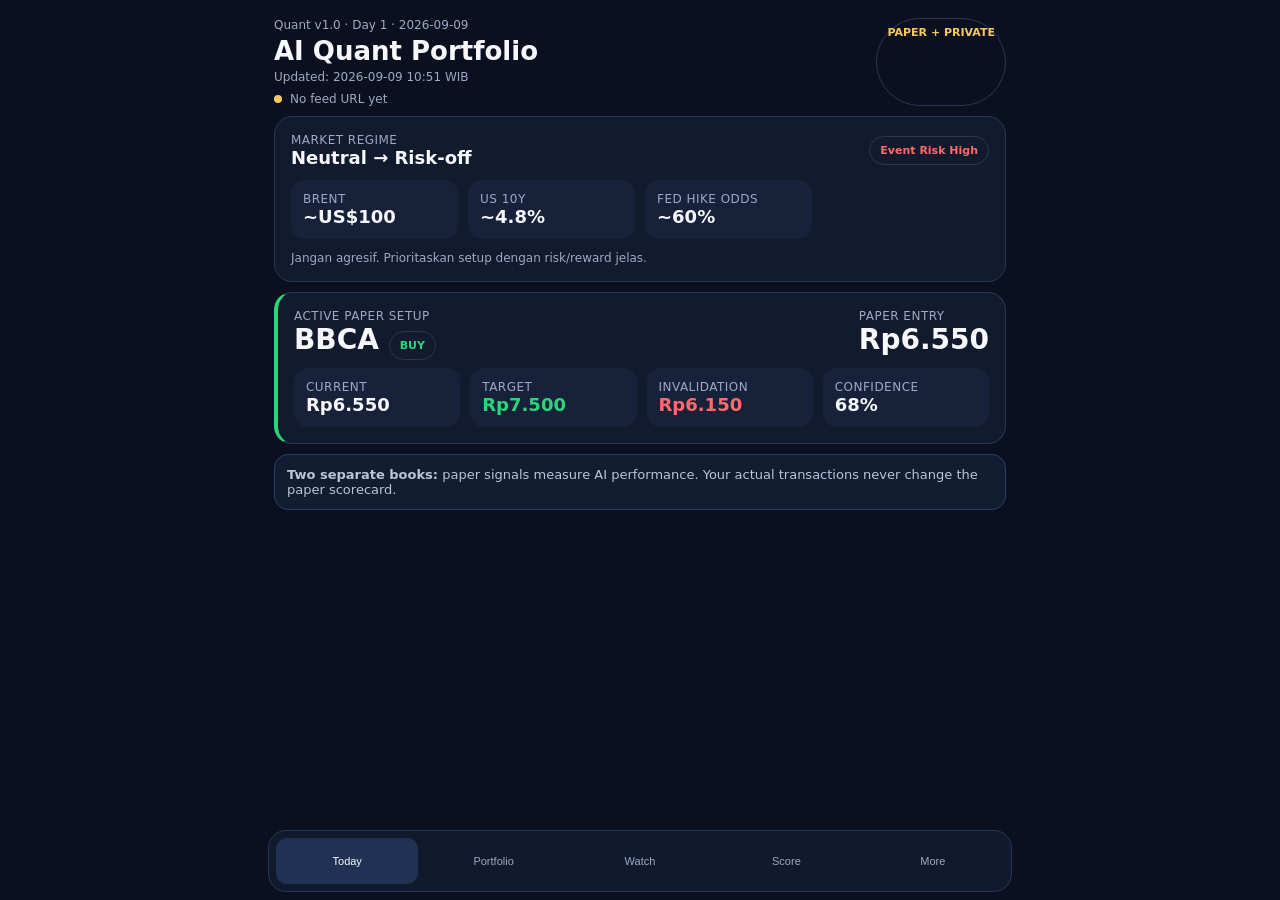
==== index.html @ 2bf68679 "Add files via upload" ====
<!doctype html><html lang="id"><head><meta charset="utf-8"><meta name="viewport" content="width=device-width,initial-scale=1,viewport-fit=cover"><meta name="theme-color" content="#0b1020"><title>AI Quant Portfolio</title><link rel="manifest" href="manifest.webmanifest"><link rel="icon" href="icon-192.png"><link rel="stylesheet" href="styles.css"></head><body><div class="app"><div class="top"><div><div id="meta" class="eyebrow"></div><h1>AI Quant Portfolio</h1><div id="updated" class="eyebrow"></div><div class="syncbar"><span id="syncDot" class="dot"></span><span id="syncText">Checking data…</span></div></div><div class="badge amber">PAPER + PRIVATE</div></div>
<section class="panel active" data-panel="today"><div class="card"><div class="row wrap"><div><div class="label">MARKET REGIME</div><div id="regime" class="medium"></div></div><span id="risk" class="badge red"></span></div><div id="macrochips" class="kpi-grid" style="margin-top:12px"></div><div id="takeaway" class="small muted" style="margin-top:12px"></div></div><div id="hero"></div><div class="privacy"><b>Two separate books:</b> paper signals measure AI performance. Your actual transactions never change the paper scorecard.</div></section>
<section class="panel" data-panel="portfolio"><div class="row wrap" style="margin:10px 0"><div><div class="label">PRIVATE · THIS DEVICE</div><div class="medium">My Portfolio</div></div><button id="addTx" class="btn primary">+ Transaction</button></div><div class="privacy">Transaksi real disimpan lokal di HP ini pada v0.2 dan tidak masuk public App Feed.</div><div id="portfolioSummary" class="card"></div><div id="positionList"></div></section>
<section class="panel" data-panel="watch"><div class="medium" style="margin:10px 0">Watchlist</div><div id="watchcards"></div></section>
<section class="panel" data-panel="score"><div class="card"><div class="medium">Paper System Scorecard</div><div id="scoregrid" class="kpi-grid" style="margin-top:14px"></div><div class="empty">Only the AI paper experiment is scored here.</div></div></section>
<section class="panel" data-panel="more"><div class="more-grid"><button class="morebtn" data-more="history"><div class="medium">History</div><div class="small muted">Paper + transactions</div></button><button class="morebtn" data-more="settings"><div class="medium">Settings</div><div class="small muted">Sync, backup, updates</div></button></div></section>
<section class="panel" data-panel="history"><div class="actions"><button class="btn" data-nav="more">← More</button></div><div class="card"><div class="medium">Paper History</div><div id="historyList" class="timeline"></div></div><div class="card"><div class="medium">Private Transactions</div><div class="table-wrap"><table><thead><tr><th>Date</th><th>Asset</th><th>Action</th><th>Price</th><th>Qty</th><th>Source</th><th>AI Signal</th></tr></thead><tbody id="txRows"></tbody></table></div></div></section>
<section class="panel" data-panel="settings"><div class="actions"><button class="btn" data-nav="more">← More</button></div><div class="card"><div class="medium">Public Paper Feed</div><div class="small muted">Paste Google Sheets App Feed CSV publish URL.</div><div class="field"><label>CSV FEED URL</label><input id="feedUrl" inputmode="url" placeholder="https://docs.google.com/...output=csv"></div><div class="actions"><button id="saveFeed" class="btn primary">Save & Sync</button><button id="syncNow" class="btn">Sync now</button></div></div><div class="card"><div class="medium">Private Backup</div><div class="actions" style="margin-top:12px"><button id="exportTx" class="btn">Export backup</button><label class="btn">Import backup<input id="importTx" type="file" accept=".json,application/json" class="hidden"></label></div></div><div class="card"><div class="medium">Maintenance</div><div class="actions" style="margin-top:12px"><button id="checkUpdate" class="btn">Check app update</button><button id="clearPrivate" class="btn danger">Clear private data</button></div><div id="settingsStatus" class="small muted" style="margin-top:8px"></div></div></section></div>
<div class="bottomnav"><button data-nav="today" class="active">Today</button><button data-nav="portfolio">Portfolio</button><button data-nav="watch">Watch</button><button data-nav="score">Score</button><button data-nav="more">More</button></div>
<div id="txModal" class="modal"><div class="modalbox"><div class="row"><div><div class="label">PRIVATE TRANSACTION</div><div class="medium">Add Transaction</div></div><button id="closeTx" class="close" type="button">×</button></div><form id="txForm"><div class="form-grid"><div class="field"><label>Instrument</label><input id="txInstrument" required placeholder="BBCA"></div><div class="field"><label>Action</label><select id="txAction"><option>BUY</option><option>SELL</option></select></div><div class="field"><label>Date</label><input id="txDate" type="date" required></div><div class="field"><label>Price</label><input id="txPrice" type="number" min="0" step="any" required></div><div class="field"><label>Quantity</label><input id="txQty" type="number" min="0" step="any" required></div><div class="field"><label>Unit</label><select id="txUnit"><option value="lot">lot (100 shares)</option><option value="share">share/unit</option></select></div><div class="field"><label>Fee</label><input id="txFee" type="number" min="0" step="any" placeholder="0"></div><div class="field"><label>Source</label><select id="txSource"><option>AI Recommendation</option><option>My Own Decision</option><option>Existing Holding</option></select></div><div class="field full"><label>Linked AI Signal</label><input id="txLink" placeholder="Q1-001"></div><div class="field full"><label>Notes</label><textarea id="txNotes"></textarea></div></div><div class="actions"><button class="btn primary" type="submit">Save transaction</button></div></form></div></div>
<script>window.__FALLBACK_DATA__={"meta": {"version": "Quant v1.0", "day": 1, "date": "2026-09-09", "updatedAt": "2026-09-09 10:51 WIB"}, "regime": {"label": "Neutral → Risk-off", "risk": "Event Risk High", "takeaway": "Jangan agresif. Prioritaskan setup dengan risk/reward jelas.", "chips": [{"label": "Brent", "value": "~US$100"}, {"label": "US 10Y", "value": "~4.8%"}, {"label": "Fed hike odds", "value": "~60%"}]}, "signals": [{"id": "Q1-001", "instrument": "BBCA", "action": "BUY", "status": "OPEN", "entry": 6550, "current": 6550, "target": 7500, "stop": 6150, "horizon": "60 trading days", "confidence": 68, "benchmark": "IHSG ~6.694", "upside": 14.5, "downside": -6.1, "rr": 2.38, "thesis": ["Bank defensif berkualitas tinggi", "Fundamental 1H26 tetap solid", "Harga sudah terdiskon vs kualitas bisnis"]}], "watchlist": [{"id": "W1-001", "instrument": "BBRI", "action": "WAIT", "reference": "~Rp3.400", "trigger": "Rp3.250–3.320", "note": "Jangan dikejar; tunggu risk/reward lebih baik."}, {"id": "W1-002", "instrument": "Gold (XAU/USD)", "action": "WAIT", "reference": "~US$4.355", "trigger": "US$4.100–4.200", "note": "Existing gold exposure + yield/Fed risk."}, {"id": "W1-003", "instrument": "USD/IDR", "action": "WAIT", "reference": "~17.577", "trigger": "≤17.400", "note": "No chase; tunggu level akumulasi lebih baik."}], "history": [{"date": "2026-09-09", "text": "Q1-001 BBCA activated @ Rp6.550"}, {"date": "2026-09-09", "text": "BBRI, Gold, USD/IDR wait calls created"}], "scorecard": {"active": 1, "wait": 3, "closed": 0, "winRate": null, "paperReturn": 0, "expectancy": null, "maxDrawdown": null, "profitFactor": null}};</script><script src="app.js"></script><script>if('serviceWorker'in navigator)window.addEventListener('load',()=>navigator.serviceWorker.register('./sw.js').catch(()=>{}));</script></body></html>
---- styles.css ----
:root{--bg:#0b1020;--panel:#121a2e;--card:#17223a;--text:#f7f8fc;--muted:#9da9c4;--line:#293753;--green:#2bd67b;--red:#ff6b6b;--amber:#f6c85f;--blue:#69a7ff}*{box-sizing:border-box}html,body{margin:0;background:var(--bg);color:var(--text);font-family:Inter,system-ui,-apple-system,Segoe UI,Roboto,Arial,sans-serif}body{min-height:100vh}.app{max-width:760px;margin:auto;padding:18px 14px 94px}.top{display:flex;justify-content:space-between;gap:12px}h1{font-size:26px;line-height:1.08;margin:5px 0}.eyebrow,.muted{color:var(--muted)}.eyebrow,.label,.small{font-size:12px}.label{color:var(--muted);text-transform:uppercase;letter-spacing:.04em}.badge{padding:7px 10px;border:1px solid var(--line);border-radius:999px;font-size:11px;font-weight:800;white-space:nowrap}.green{color:var(--green)}.red{color:var(--red)}.amber{color:var(--amber)}.panel{display:none}.panel.active{display:block}.card{background:var(--panel);border:1px solid var(--line);border-radius:18px;padding:16px;margin:10px 0}.row{display:flex;justify-content:space-between;align-items:center;gap:12px}.wrap{flex-wrap:wrap}.big{font-size:28px;font-weight:850}.medium{font-size:18px;font-weight:800}.kpi-grid{display:grid;grid-template-columns:repeat(2,minmax(0,1fr));gap:10px}.kpi{background:var(--card);border-radius:14px;padding:12px;min-width:0}.signal{border-left:4px solid var(--green)}.wait{border-left:4px solid var(--amber)}.position{border-left:4px solid var(--blue)}hr{border:0;border-top:1px solid var(--line);margin:14px 0}.btn{border:1px solid var(--line);background:#1b2946;color:var(--text);padding:12px 14px;border-radius:12px;min-height:44px}.btn.primary{background:#244475}.btn.danger{color:#ff9a9a}.actions{display:flex;gap:8px;flex-wrap:wrap}.field{margin:12px 0}.field label{display:block;color:var(--muted);font-size:12px;margin-bottom:6px}input,select,textarea{width:100%;background:#0e1629;color:var(--text);border:1px solid var(--line);border-radius:12px;padding:12px;font-size:16px;min-height:44px}textarea{min-height:80px}.form-grid{display:grid;grid-template-columns:1fr 1fr;gap:10px}.full{grid-column:1/-1}.privacy{background:#111d31;border:1px solid #294061;border-radius:14px;padding:12px;font-size:13px;color:#bac5da}.price-line{display:grid;grid-template-columns:repeat(2,1fr);gap:8px;margin-top:12px}.price-line>div{background:var(--card);border-radius:12px;padding:10px}.value{font-weight:800;margin-top:3px}.table-wrap{overflow-x:auto}table{border-collapse:collapse;width:100%;min-width:650px}th,td{padding:10px 8px;border-bottom:1px solid var(--line);text-align:left;font-size:13px}th{color:var(--muted)}.timeline{border-left:2px solid var(--line);padding-left:14px;margin:14px 0 0 6px}.timeline-item{margin-bottom:16px}.bottomnav{position:fixed;left:50%;transform:translateX(-50%);bottom:8px;width:min(calc(100% - 16px),744px);display:grid;grid-template-columns:repeat(5,1fr);gap:4px;background:rgba(18,26,46,.97);border:1px solid var(--line);border-radius:18px;padding:7px;z-index:20}.bottomnav button{border:0;background:transparent;color:var(--muted);padding:9px 2px;border-radius:11px;font-size:11px;min-height:46px}.bottomnav button.active{background:#203253;color:var(--text)}.more-grid{display:grid;grid-template-columns:1fr 1fr;gap:10px}.morebtn{background:var(--panel);border:1px solid var(--line);border-radius:16px;padding:17px;text-align:left;color:var(--text);min-height:84px}.modal{display:none;position:fixed;inset:0;background:rgba(3,7,16,.82);z-index:40;padding:16px;overflow:auto}.modal.open{display:block}.modalbox{max-width:600px;margin:18px auto;background:var(--panel);border:1px solid var(--line);border-radius:20px;padding:16px}.close{border:0;background:transparent;color:var(--muted);font-size:24px;min-width:44px;min-height:44px}.syncbar{display:flex;align-items:center;gap:8px;font-size:12px;color:var(--muted);margin-top:8px}.dot{width:8px;height:8px;border-radius:50%;background:var(--amber)}.dot.ok{background:var(--green)}.dot.err{background:var(--red)}.hidden{display:none!important}.empty{color:var(--muted);font-size:14px;padding:12px 0}@media(min-width:620px){.kpi-grid{grid-template-columns:repeat(4,1fr)}.form-grid{grid-template-columns:repeat(4,1fr)}.price-line{grid-template-columns:repeat(4,1fr)}}
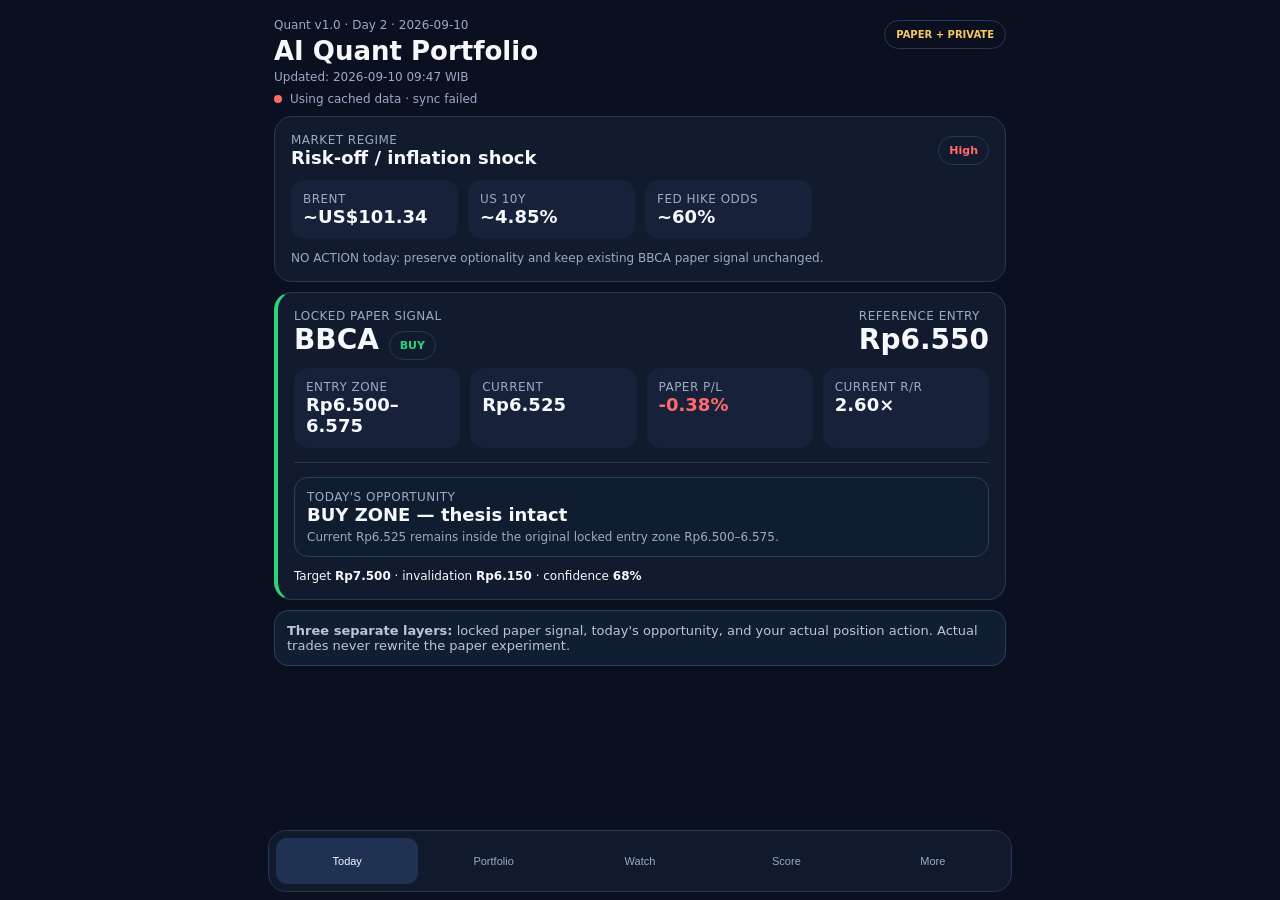
==== commit 1be9e1bc: "Add files via upload" ====
--- a/index.html
+++ b/index.html
@@ -1,11 +1,14 @@
-<!doctype html><html lang="id"><head><meta charset="utf-8"><meta name="viewport" content="width=device-width,initial-scale=1,viewport-fit=cover"><meta name="theme-color" content="#0b1020"><title>AI Quant Portfolio</title><link rel="manifest" href="manifest.webmanifest"><link rel="icon" href="icon-192.png"><link rel="stylesheet" href="styles.css"></head><body><div class="app"><div class="top"><div><div id="meta" class="eyebrow"></div><h1>AI Quant Portfolio</h1><div id="updated" class="eyebrow"></div><div class="syncbar"><span id="syncDot" class="dot"></span><span id="syncText">Checking data…</span></div></div><div class="badge amber">PAPER + PRIVATE</div></div>
-<section class="panel active" data-panel="today"><div class="card"><div class="row wrap"><div><div class="label">MARKET REGIME</div><div id="regime" class="medium"></div></div><span id="risk" class="badge red"></span></div><div id="macrochips" class="kpi-grid" style="margin-top:12px"></div><div id="takeaway" class="small muted" style="margin-top:12px"></div></div><div id="hero"></div><div class="privacy"><b>Two separate books:</b> paper signals measure AI performance. Your actual transactions never change the paper scorecard.</div></section>
-<section class="panel" data-panel="portfolio"><div class="row wrap" style="margin:10px 0"><div><div class="label">PRIVATE · THIS DEVICE</div><div class="medium">My Portfolio</div></div><button id="addTx" class="btn primary">+ Transaction</button></div><div class="privacy">Transaksi real disimpan lokal di HP ini pada v0.2 dan tidak masuk public App Feed.</div><div id="portfolioSummary" class="card"></div><div id="positionList"></div></section>
+<!doctype html><html lang="id"><head><meta charset="utf-8"><meta name="viewport" content="width=device-width,initial-scale=1,viewport-fit=cover"><meta name="theme-color" content="#0b1020"><title>AI Quant Portfolio</title><link rel="manifest" href="manifest.webmanifest"><link rel="icon" href="icon-192.png"><link rel="stylesheet" href="styles.css"></head><body><div class="app"><div class="top"><div><div id="meta" class="eyebrow"></div><h1>AI Quant Portfolio</h1><div id="updated" class="eyebrow"></div><div class="syncbar"><span id="syncDot" class="dot"></span><span id="syncText">Checking data…</span></div></div><div class="modepill">PAPER + PRIVATE</div></div>
+<section class="panel active" data-panel="today"><div class="card"><div class="row wrap"><div><div class="label">MARKET REGIME</div><div id="regime" class="medium"></div></div><span id="risk" class="badge red"></span></div><div id="macrochips" class="kpi-grid" style="margin-top:12px"></div><div id="takeaway" class="small muted" style="margin-top:12px"></div></div><div id="hero"></div><div class="privacy"><b>Three separate layers:</b> locked paper signal, today's opportunity, and your actual position action. Actual trades never rewrite the paper experiment.</div></section>
+<section class="panel" data-panel="portfolio"><div class="row wrap" style="margin:10px 0"><div><div class="label">PRIVATE PORTFOLIO</div><div class="medium">My Portfolio</div></div><button id="addTx" class="btn primary">+ Transaction</button></div><div class="privacy">v0.3 can sync transactions privately to the Master Ledger through your token-protected Apps Script endpoint. They never enter the public App Feed.</div><div id="portfolioSummary" class="card"></div><div id="positionList"></div></section>
 <section class="panel" data-panel="watch"><div class="medium" style="margin:10px 0">Watchlist</div><div id="watchcards"></div></section>
-<section class="panel" data-panel="score"><div class="card"><div class="medium">Paper System Scorecard</div><div id="scoregrid" class="kpi-grid" style="margin-top:14px"></div><div class="empty">Only the AI paper experiment is scored here.</div></div></section>
-<section class="panel" data-panel="more"><div class="more-grid"><button class="morebtn" data-more="history"><div class="medium">History</div><div class="small muted">Paper + transactions</div></button><button class="morebtn" data-more="settings"><div class="medium">Settings</div><div class="small muted">Sync, backup, updates</div></button></div></section>
-<section class="panel" data-panel="history"><div class="actions"><button class="btn" data-nav="more">← More</button></div><div class="card"><div class="medium">Paper History</div><div id="historyList" class="timeline"></div></div><div class="card"><div class="medium">Private Transactions</div><div class="table-wrap"><table><thead><tr><th>Date</th><th>Asset</th><th>Action</th><th>Price</th><th>Qty</th><th>Source</th><th>AI Signal</th></tr></thead><tbody id="txRows"></tbody></table></div></div></section>
-<section class="panel" data-panel="settings"><div class="actions"><button class="btn" data-nav="more">← More</button></div><div class="card"><div class="medium">Public Paper Feed</div><div class="small muted">Paste Google Sheets App Feed CSV publish URL.</div><div class="field"><label>CSV FEED URL</label><input id="feedUrl" inputmode="url" placeholder="https://docs.google.com/...output=csv"></div><div class="actions"><button id="saveFeed" class="btn primary">Save & Sync</button><button id="syncNow" class="btn">Sync now</button></div></div><div class="card"><div class="medium">Private Backup</div><div class="actions" style="margin-top:12px"><button id="exportTx" class="btn">Export backup</button><label class="btn">Import backup<input id="importTx" type="file" accept=".json,application/json" class="hidden"></label></div></div><div class="card"><div class="medium">Maintenance</div><div class="actions" style="margin-top:12px"><button id="checkUpdate" class="btn">Check app update</button><button id="clearPrivate" class="btn danger">Clear private data</button></div><div id="settingsStatus" class="small muted" style="margin-top:8px"></div></div></section></div>
+<section class="panel" data-panel="score"><div class="card"><div class="medium">Paper System Scorecard</div><div id="scoregrid" class="kpi-grid" style="margin-top:14px"></div><div class="empty">Only the AI paper experiment is scored here. Your real transactions are evaluated separately.</div></div></section>
+<section class="panel" data-panel="more"><div class="more-grid"><button class="morebtn" data-more="history"><div class="medium">History</div><div class="small muted">Paper + editable transactions</div></button><button class="morebtn" data-more="settings"><div class="medium">Settings</div><div class="small muted">Public + private sync</div></button></div><div class="card"><div class="medium">v0.3</div><div class="small muted" style="margin-top:7px">Edit/Delete Transaction · Today's Opportunity · Actual Position Action · optional private cloud sync.</div></div></section>
+<section class="panel" data-panel="history"><div class="actions"><button class="btn" data-nav="more">← More</button></div><div class="card"><div class="medium">Paper History</div><div id="historyList" class="timeline"></div></div><div class="card"><div class="medium">Private Transactions</div><div class="table-wrap"><table><thead><tr><th>Date</th><th>Asset</th><th>Action</th><th>Price</th><th>Qty</th><th>Source</th><th>AI Signal</th><th>Manage</th></tr></thead><tbody id="txRows"></tbody></table></div></div></section>
+<section class="panel" data-panel="settings"><div class="actions"><button class="btn" data-nav="more">← More</button></div><div class="card"><div class="medium">Public Paper Feed</div><div class="small muted">This is non-sensitive market/paper data only.</div><div class="field"><label>CSV FEED URL</label><input id="feedUrl" inputmode="url"></div><div class="actions"><button id="saveFeed" class="btn primary">Save & Sync</button><button id="syncNow" class="btn">Sync now</button></div></div>
+<div class="card"><div class="row wrap"><div><div class="medium">Private Portfolio Sync</div><div class="small muted">Google Apps Script → private tabs in the same Master Ledger</div></div><span class="badge blue">TOKEN PROTECTED</span></div><div class="field"><label>APPS SCRIPT WEB APP URL</label><input id="privateUrl" inputmode="url" placeholder="https://script.google.com/macros/s/.../exec"></div><div class="field"><label>PRIVATE TOKEN</label><input id="privateToken" type="password" autocomplete="off" placeholder="Generate a 256-bit token"></div><div class="actions"><button id="generateToken" class="btn">Generate token</button><button id="savePrivate" class="btn primary">Connect & Sync</button><button id="privateSyncNow" class="btn">Sync private now</button></div><div id="privateSyncStatus" class="small muted" style="margin-top:9px">Not configured yet</div><div class="privacy" style="margin-top:12px">The token stays in this app's local storage and in Apps Script Script Properties. Do not put the token in GitHub or the public App Feed.</div></div>
+<div class="card"><div class="medium">Private Backup</div><div class="actions" style="margin-top:12px"><button id="exportTx" class="btn">Export backup</button><label class="btn">Import backup<input id="importTx" type="file" accept=".json,application/json" class="hidden"></label></div></div><div class="card"><div class="medium">Maintenance</div><div class="actions" style="margin-top:12px"><button id="checkUpdate" class="btn">Check app update</button><button id="clearPrivate" class="btn danger">Clear local data</button></div><div id="settingsStatus" class="small muted" style="margin-top:8px"></div></div></section></div>
 <div class="bottomnav"><button data-nav="today" class="active">Today</button><button data-nav="portfolio">Portfolio</button><button data-nav="watch">Watch</button><button data-nav="score">Score</button><button data-nav="more">More</button></div>
-<div id="txModal" class="modal"><div class="modalbox"><div class="row"><div><div class="label">PRIVATE TRANSACTION</div><div class="medium">Add Transaction</div></div><button id="closeTx" class="close" type="button">×</button></div><form id="txForm"><div class="form-grid"><div class="field"><label>Instrument</label><input id="txInstrument" required placeholder="BBCA"></div><div class="field"><label>Action</label><select id="txAction"><option>BUY</option><option>SELL</option></select></div><div class="field"><label>Date</label><input id="txDate" type="date" required></div><div class="field"><label>Price</label><input id="txPrice" type="number" min="0" step="any" required></div><div class="field"><label>Quantity</label><input id="txQty" type="number" min="0" step="any" required></div><div class="field"><label>Unit</label><select id="txUnit"><option value="lot">lot (100 shares)</option><option value="share">share/unit</option></select></div><div class="field"><label>Fee</label><input id="txFee" type="number" min="0" step="any" placeholder="0"></div><div class="field"><label>Source</label><select id="txSource"><option>AI Recommendation</option><option>My Own Decision</option><option>Existing Holding</option></select></div><div class="field full"><label>Linked AI Signal</label><input id="txLink" placeholder="Q1-001"></div><div class="field full"><label>Notes</label><textarea id="txNotes"></textarea></div></div><div class="actions"><button class="btn primary" type="submit">Save transaction</button></div></form></div></div>
-<script>window.__FALLBACK_DATA__={"meta": {"version": "Quant v1.0", "day": 1, "date": "2026-09-09", "updatedAt": "2026-09-09 10:51 WIB"}, "regime": {"label": "Neutral → Risk-off", "risk": "Event Risk High", "takeaway": "Jangan agresif. Prioritaskan setup dengan risk/reward jelas.", "chips": [{"label": "Brent", "value": "~US$100"}, {"label": "US 10Y", "value": "~4.8%"}, {"label": "Fed hike odds", "value": "~60%"}]}, "signals": [{"id": "Q1-001", "instrument": "BBCA", "action": "BUY", "status": "OPEN", "entry": 6550, "current": 6550, "target": 7500, "stop": 6150, "horizon": "60 trading days", "confidence": 68, "benchmark": "IHSG ~6.694", "upside": 14.5, "downside": -6.1, "rr": 2.38, "thesis": ["Bank defensif berkualitas tinggi", "Fundamental 1H26 tetap solid", "Harga sudah terdiskon vs kualitas bisnis"]}], "watchlist": [{"id": "W1-001", "instrument": "BBRI", "action": "WAIT", "reference": "~Rp3.400", "trigger": "Rp3.250–3.320", "note": "Jangan dikejar; tunggu risk/reward lebih baik."}, {"id": "W1-002", "instrument": "Gold (XAU/USD)", "action": "WAIT", "reference": "~US$4.355", "trigger": "US$4.100–4.200", "note": "Existing gold exposure + yield/Fed risk."}, {"id": "W1-003", "instrument": "USD/IDR", "action": "WAIT", "reference": "~17.577", "trigger": "≤17.400", "note": "No chase; tunggu level akumulasi lebih baik."}], "history": [{"date": "2026-09-09", "text": "Q1-001 BBCA activated @ Rp6.550"}, {"date": "2026-09-09", "text": "BBRI, Gold, USD/IDR wait calls created"}], "scorecard": {"active": 1, "wait": 3, "closed": 0, "winRate": null, "paperReturn": 0, "expectancy": null, "maxDrawdown": null, "profitFactor": null}};</script><script src="app.js"></script><script>if('serviceWorker'in navigator)window.addEventListener('load',()=>navigator.serviceWorker.register('./sw.js').catch(()=>{}));</script></body></html>+<iframe id="privateSyncFrame" name="privateSyncFrame" class="hidden" title="Private sync"></iframe>
+<div id="txModal" class="modal"><div class="modalbox"><div class="row"><div><div class="label">PRIVATE TRANSACTION</div><div id="txModalTitle" class="medium">Add Transaction</div></div><button id="closeTx" class="close" type="button">×</button></div><form id="txForm"><input id="txId" type="hidden"><div class="form-grid"><div class="field"><label>Instrument</label><input id="txInstrument" required placeholder="BBCA"></div><div class="field"><label>Action</label><select id="txAction"><option>BUY</option><option>SELL</option></select></div><div class="field"><label>Date</label><input id="txDate" type="date" required></div><div class="field"><label>Price</label><input id="txPrice" type="number" min="0" step="any" required></div><div class="field"><label>Quantity</label><input id="txQty" type="number" min="0" step="any" required></div><div class="field"><label>Unit</label><select id="txUnit"><option value="lot">lot (100 shares)</option><option value="share">share/unit</option></select></div><div class="field"><label>Fee</label><input id="txFee" type="number" min="0" step="any" placeholder="0"></div><div class="field"><label>Source</label><select id="txSource"><option>AI Recommendation</option><option>My Own Decision</option><option>Existing Holding</option></select></div><div class="field full"><label>Linked AI Signal</label><input id="txLink" placeholder="Q1-001"></div><div class="field full"><label>Account (optional)</label><input id="txAccount" placeholder="e.g. Stockbit / BCA Sekuritas"></div><div class="field full"><label>Notes</label><textarea id="txNotes"></textarea></div></div><div class="actions"><button id="txSubmit" class="btn primary" type="submit">Save transaction</button></div></form></div></div>
+<script>window.__FALLBACK_DATA__={"meta":{"version":"Quant v1.0","day":2,"date":"2026-09-10","updatedAt":"2026-09-10 09:47 WIB"},"regime":{"label":"Risk-off / inflation shock","risk":"High","takeaway":"NO ACTION today: preserve optionality and keep existing BBCA paper signal unchanged.","chips":[{"label":"Brent","value":"~US$101.34"},{"label":"US 10Y","value":"~4.85%"},{"label":"Fed hike odds","value":"~60%"}]},"signals":[{"id":"Q1-001","instrument":"BBCA","action":"BUY","status":"OPEN","entry":6550,"entryLow":6500,"entryHigh":6575,"current":6525,"target":7500,"stop":6150,"confidence":68}],"decisions":{"Q1-001":{"label":"BUY ZONE — thesis intact","currentRR":2.6,"reason":"Current Rp6.525 remains inside the original locked entry zone Rp6.500–6.575."}},"watchlist":[{"id":"W1-001","instrument":"BBRI","action":"WAIT","reference":"Rp3.420","trigger":"Rp3.250–3.320"},{"id":"W1-002","instrument":"Gold (XAU/USD)","action":"WAIT","reference":"~US$4,392","trigger":"US$4.100–4.200"},{"id":"W1-003","instrument":"USD/IDR","action":"WAIT","reference":"JISDOR 17.552","trigger":"≤17.400"}],"history":[{"date":"2026-09-09","text":"Q1-001 BBCA activated @ Rp6.550"}],"scorecard":{"active":1,"wait":3,"closed":0,"winRate":null,"paperReturn":-0.3817,"expectancy":null,"maxDrawdown":null,"profitFactor":null}};</script><script src="app.js"></script><script>if('serviceWorker'in navigator)window.addEventListener('load',()=>navigator.serviceWorker.register('./sw.js').catch(()=>{}));</script></body></html>
--- a/styles.css
+++ b/styles.css
@@ -1,2 +1 @@
-
-:root{--bg:#0b1020;--panel:#121a2e;--card:#17223a;--text:#f7f8fc;--muted:#9da9c4;--line:#293753;--green:#2bd67b;--red:#ff6b6b;--amber:#f6c85f;--blue:#69a7ff}*{box-sizing:border-box}html,body{margin:0;background:var(--bg);color:var(--text);font-family:Inter,system-ui,-apple-system,Segoe UI,Roboto,Arial,sans-serif}body{min-height:100vh}.app{max-width:760px;margin:auto;padding:18px 14px 94px}.top{display:flex;justify-content:space-between;gap:12px}h1{font-size:26px;line-height:1.08;margin:5px 0}.eyebrow,.muted{color:var(--muted)}.eyebrow,.label,.small{font-size:12px}.label{color:var(--muted);text-transform:uppercase;letter-spacing:.04em}.badge{padding:7px 10px;border:1px solid var(--line);border-radius:999px;font-size:11px;font-weight:800;white-space:nowrap}.green{color:var(--green)}.red{color:var(--red)}.amber{color:var(--amber)}.panel{display:none}.panel.active{display:block}.card{background:var(--panel);border:1px solid var(--line);border-radius:18px;padding:16px;margin:10px 0}.row{display:flex;justify-content:space-between;align-items:center;gap:12px}.wrap{flex-wrap:wrap}.big{font-size:28px;font-weight:850}.medium{font-size:18px;font-weight:800}.kpi-grid{display:grid;grid-template-columns:repeat(2,minmax(0,1fr));gap:10px}.kpi{background:var(--card);border-radius:14px;padding:12px;min-width:0}.signal{border-left:4px solid var(--green)}.wait{border-left:4px solid var(--amber)}.position{border-left:4px solid var(--blue)}hr{border:0;border-top:1px solid var(--line);margin:14px 0}.btn{border:1px solid var(--line);background:#1b2946;color:var(--text);padding:12px 14px;border-radius:12px;min-height:44px}.btn.primary{background:#244475}.btn.danger{color:#ff9a9a}.actions{display:flex;gap:8px;flex-wrap:wrap}.field{margin:12px 0}.field label{display:block;color:var(--muted);font-size:12px;margin-bottom:6px}input,select,textarea{width:100%;background:#0e1629;color:var(--text);border:1px solid var(--line);border-radius:12px;padding:12px;font-size:16px;min-height:44px}textarea{min-height:80px}.form-grid{display:grid;grid-template-columns:1fr 1fr;gap:10px}.full{grid-column:1/-1}.privacy{background:#111d31;border:1px solid #294061;border-radius:14px;padding:12px;font-size:13px;color:#bac5da}.price-line{display:grid;grid-template-columns:repeat(2,1fr);gap:8px;margin-top:12px}.price-line>div{background:var(--card);border-radius:12px;padding:10px}.value{font-weight:800;margin-top:3px}.table-wrap{overflow-x:auto}table{border-collapse:collapse;width:100%;min-width:650px}th,td{padding:10px 8px;border-bottom:1px solid var(--line);text-align:left;font-size:13px}th{color:var(--muted)}.timeline{border-left:2px solid var(--line);padding-left:14px;margin:14px 0 0 6px}.timeline-item{margin-bottom:16px}.bottomnav{position:fixed;left:50%;transform:translateX(-50%);bottom:8px;width:min(calc(100% - 16px),744px);display:grid;grid-template-columns:repeat(5,1fr);gap:4px;background:rgba(18,26,46,.97);border:1px solid var(--line);border-radius:18px;padding:7px;z-index:20}.bottomnav button{border:0;background:transparent;color:var(--muted);padding:9px 2px;border-radius:11px;font-size:11px;min-height:46px}.bottomnav button.active{background:#203253;color:var(--text)}.more-grid{display:grid;grid-template-columns:1fr 1fr;gap:10px}.morebtn{background:var(--panel);border:1px solid var(--line);border-radius:16px;padding:17px;text-align:left;color:var(--text);min-height:84px}.modal{display:none;position:fixed;inset:0;background:rgba(3,7,16,.82);z-index:40;padding:16px;overflow:auto}.modal.open{display:block}.modalbox{max-width:600px;margin:18px auto;background:var(--panel);border:1px solid var(--line);border-radius:20px;padding:16px}.close{border:0;background:transparent;color:var(--muted);font-size:24px;min-width:44px;min-height:44px}.syncbar{display:flex;align-items:center;gap:8px;font-size:12px;color:var(--muted);margin-top:8px}.dot{width:8px;height:8px;border-radius:50%;background:var(--amber)}.dot.ok{background:var(--green)}.dot.err{background:var(--red)}.hidden{display:none!important}.empty{color:var(--muted);font-size:14px;padding:12px 0}@media(min-width:620px){.kpi-grid{grid-template-columns:repeat(4,1fr)}.form-grid{grid-template-columns:repeat(4,1fr)}.price-line{grid-template-columns:repeat(4,1fr)}}
+:root{--bg:#0b1020;--panel:#121a2e;--card:#17223a;--text:#f7f8fc;--muted:#9da9c4;--line:#293753;--green:#2bd67b;--red:#ff6b6b;--amber:#f6c85f;--blue:#69a7ff}*{box-sizing:border-box}html,body{margin:0;background:var(--bg);color:var(--text);font-family:Inter,system-ui,-apple-system,Segoe UI,Roboto,Arial,sans-serif}body{min-height:100vh}.app{max-width:760px;margin:auto;padding:18px 14px 122px}.top{display:flex;justify-content:space-between;align-items:flex-start;gap:12px}.top>div:first-child{min-width:0;flex:1}h1{font-size:26px;line-height:1.08;margin:5px 0}.eyebrow,.muted{color:var(--muted)}.eyebrow,.label,.small{font-size:12px}.label{color:var(--muted);text-transform:uppercase;letter-spacing:.04em}.modepill{padding:8px 11px;border:1px solid var(--line);border-radius:999px;color:var(--amber);font-size:10px;font-weight:900;white-space:nowrap;margin-top:2px}.badge{padding:7px 10px;border:1px solid var(--line);border-radius:999px;font-size:11px;font-weight:800;white-space:nowrap}.green{color:var(--green)}.red{color:var(--red)}.amber{color:var(--amber)}.blue{color:var(--blue)}.panel{display:none}.panel.active{display:block}.card{background:var(--panel);border:1px solid var(--line);border-radius:18px;padding:16px;margin:10px 0}.row{display:flex;justify-content:space-between;align-items:center;gap:12px}.wrap{flex-wrap:wrap}.big{font-size:28px;font-weight:850}.medium{font-size:18px;font-weight:800}.kpi-grid{display:grid;grid-template-columns:repeat(2,minmax(0,1fr));gap:10px}.kpi{background:var(--card);border-radius:14px;padding:12px;min-width:0}.signal{border-left:4px solid var(--green)}.wait{border-left:4px solid var(--amber)}.position{border-left:4px solid var(--blue)}.decisionbox{background:#101d31;border:1px solid #294061;border-radius:14px;padding:12px}hr{border:0;border-top:1px solid var(--line);margin:14px 0}.btn{border:1px solid var(--line);background:#1b2946;color:var(--text);padding:12px 14px;border-radius:12px;min-height:44px}.btn.primary{background:#244475}.btn.danger{color:#ff9a9a}.btn.tiny{min-height:34px;padding:7px 9px;font-size:11px}.actions{display:flex;gap:8px;flex-wrap:wrap}.actions.compact{gap:5px}.field{margin:12px 0}.field label{display:block;color:var(--muted);font-size:12px;margin-bottom:6px}input,select,textarea{width:100%;background:#0e1629;color:var(--text);border:1px solid var(--line);border-radius:12px;padding:12px;font-size:16px;min-height:44px}textarea{min-height:80px}.form-grid{display:grid;grid-template-columns:1fr 1fr;gap:10px}.full{grid-column:1/-1}.privacy{background:#111d31;border:1px solid #294061;border-radius:14px;padding:12px;font-size:13px;color:#bac5da}.price-line{display:grid;grid-template-columns:repeat(2,1fr);gap:8px;margin-top:12px}.price-line>div{background:var(--card);border-radius:12px;padding:10px}.value{font-weight:800;margin-top:3px}.table-wrap{overflow-x:auto;margin-top:10px}table{border-collapse:collapse;width:100%;min-width:770px}th,td{padding:10px 8px;border-bottom:1px solid var(--line);text-align:left;font-size:13px}th{color:var(--muted)}.timeline{border-left:2px solid var(--line);padding-left:14px;margin:14px 0 0 6px}.timeline-item{margin-bottom:16px}.bottomnav{position:fixed;left:50%;transform:translateX(-50%);bottom:max(8px,env(safe-area-inset-bottom));width:min(calc(100% - 16px),744px);display:grid;grid-template-columns:repeat(5,1fr);gap:4px;background:rgba(18,26,46,.97);backdrop-filter:blur(10px);border:1px solid var(--line);border-radius:18px;padding:7px;z-index:20}.bottomnav button{border:0;background:transparent;color:var(--muted);padding:9px 2px;border-radius:11px;font-size:11px;min-height:46px}.bottomnav button.active{background:#203253;color:var(--text)}.more-grid{display:grid;grid-template-columns:1fr 1fr;gap:10px}.morebtn{background:var(--panel);border:1px solid var(--line);border-radius:16px;padding:17px;text-align:left;color:var(--text);min-height:84px}.modal{display:none;position:fixed;inset:0;background:rgba(3,7,16,.82);z-index:40;padding:16px;overflow:auto}.modal.open{display:block}.modalbox{max-width:600px;margin:18px auto;background:var(--panel);border:1px solid var(--line);border-radius:20px;padding:16px}.close{border:0;background:transparent;color:var(--muted);font-size:24px;min-width:44px;min-height:44px}.syncbar{display:flex;align-items:center;gap:8px;font-size:12px;color:var(--muted);margin-top:8px}.dot{width:8px;height:8px;border-radius:50%;background:var(--amber)}.dot.ok{background:var(--green)}.dot.err{background:var(--red)}.hidden{display:none!important}.empty{color:var(--muted);font-size:14px;padding:12px 0}@media(min-width:620px){.kpi-grid{grid-template-columns:repeat(4,1fr)}.form-grid{grid-template-columns:repeat(4,1fr)}.price-line{grid-template-columns:repeat(4,1fr)}}
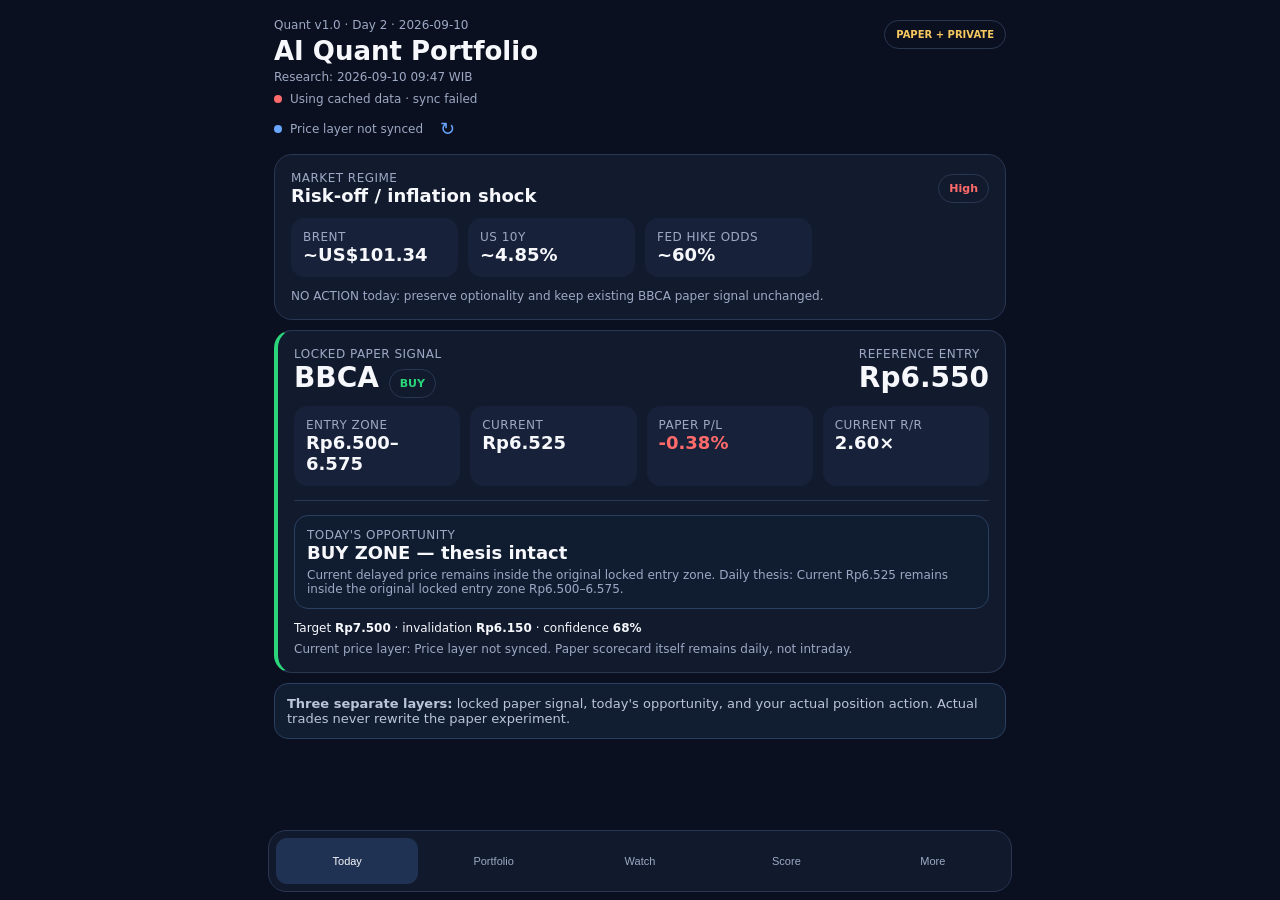
==== commit f566a3ea: "Add files via upload" ====
--- a/index.html
+++ b/index.html
@@ -1,14 +1,15 @@
-<!doctype html><html lang="id"><head><meta charset="utf-8"><meta name="viewport" content="width=device-width,initial-scale=1,viewport-fit=cover"><meta name="theme-color" content="#0b1020"><title>AI Quant Portfolio</title><link rel="manifest" href="manifest.webmanifest"><link rel="icon" href="icon-192.png"><link rel="stylesheet" href="styles.css"></head><body><div class="app"><div class="top"><div><div id="meta" class="eyebrow"></div><h1>AI Quant Portfolio</h1><div id="updated" class="eyebrow"></div><div class="syncbar"><span id="syncDot" class="dot"></span><span id="syncText">Checking data…</span></div></div><div class="modepill">PAPER + PRIVATE</div></div>
+<!doctype html><html lang="id"><head><meta charset="utf-8"><meta name="viewport" content="width=device-width,initial-scale=1,viewport-fit=cover"><meta name="theme-color" content="#0b1020"><title>AI Quant Portfolio</title><link rel="manifest" href="manifest.webmanifest"><link rel="icon" href="icon-192.png"><link rel="stylesheet" href="styles.css"></head><body><div class="app"><div class="top"><div><div id="meta" class="eyebrow"></div><h1>AI Quant Portfolio</h1><div id="updated" class="eyebrow"></div><div class="syncbar"><span id="syncDot" class="dot"></span><span id="syncText">Checking research…</span></div><div class="syncbar"><span class="dot live"></span><span id="priceSyncText">Price layer not synced</span><button id="refreshPricesToday" class="mini-link">↻</button></div></div><div class="modepill">PAPER + PRIVATE</div></div>
 <section class="panel active" data-panel="today"><div class="card"><div class="row wrap"><div><div class="label">MARKET REGIME</div><div id="regime" class="medium"></div></div><span id="risk" class="badge red"></span></div><div id="macrochips" class="kpi-grid" style="margin-top:12px"></div><div id="takeaway" class="small muted" style="margin-top:12px"></div></div><div id="hero"></div><div class="privacy"><b>Three separate layers:</b> locked paper signal, today's opportunity, and your actual position action. Actual trades never rewrite the paper experiment.</div></section>
-<section class="panel" data-panel="portfolio"><div class="row wrap" style="margin:10px 0"><div><div class="label">PRIVATE PORTFOLIO</div><div class="medium">My Portfolio</div></div><button id="addTx" class="btn primary">+ Transaction</button></div><div class="privacy">v0.3 can sync transactions privately to the Master Ledger through your token-protected Apps Script endpoint. They never enter the public App Feed.</div><div id="portfolioSummary" class="card"></div><div id="positionList"></div></section>
+<section class="panel" data-panel="portfolio"><div class="row wrap" style="margin:10px 0"><div><div class="label">PRIVATE PORTFOLIO</div><div class="medium">My Portfolio</div></div><div class="actions"><button id="refreshPrices" class="btn">↻ Prices</button><button id="addTx" class="btn primary">+ Transaction</button></div></div><div class="privacy"><b>Free price layer:</b> Google Finance delayed quotes, typically up to ~20 minutes. Auto-refresh every 5 minutes while the app is open. Gold remains on the daily verified research feed.</div><div id="portfolioSummary" class="card"></div><div id="positionList"></div></section>
 <section class="panel" data-panel="watch"><div class="medium" style="margin:10px 0">Watchlist</div><div id="watchcards"></div></section>
 <section class="panel" data-panel="score"><div class="card"><div class="medium">Paper System Scorecard</div><div id="scoregrid" class="kpi-grid" style="margin-top:14px"></div><div class="empty">Only the AI paper experiment is scored here. Your real transactions are evaluated separately.</div></div></section>
-<section class="panel" data-panel="more"><div class="more-grid"><button class="morebtn" data-more="history"><div class="medium">History</div><div class="small muted">Paper + editable transactions</div></button><button class="morebtn" data-more="settings"><div class="medium">Settings</div><div class="small muted">Public + private sync</div></button></div><div class="card"><div class="medium">v0.3</div><div class="small muted" style="margin-top:7px">Edit/Delete Transaction · Today's Opportunity · Actual Position Action · optional private cloud sync.</div></div></section>
+<section class="panel" data-panel="more"><div class="more-grid"><button class="morebtn" data-more="history"><div class="medium">History</div><div class="small muted">Paper + editable transactions</div></button><button class="morebtn" data-more="settings"><div class="medium">Settings</div><div class="small muted">Public + private sync</div></button></div><div class="card"><div class="medium">v0.4</div><div class="small muted" style="margin-top:7px">Free delayed price layer · 5-minute app refresh · live threshold alerts · Edit/Delete Transaction · private sync.</div></div></section>
 <section class="panel" data-panel="history"><div class="actions"><button class="btn" data-nav="more">← More</button></div><div class="card"><div class="medium">Paper History</div><div id="historyList" class="timeline"></div></div><div class="card"><div class="medium">Private Transactions</div><div class="table-wrap"><table><thead><tr><th>Date</th><th>Asset</th><th>Action</th><th>Price</th><th>Qty</th><th>Source</th><th>AI Signal</th><th>Manage</th></tr></thead><tbody id="txRows"></tbody></table></div></div></section>
 <section class="panel" data-panel="settings"><div class="actions"><button class="btn" data-nav="more">← More</button></div><div class="card"><div class="medium">Public Paper Feed</div><div class="small muted">This is non-sensitive market/paper data only.</div><div class="field"><label>CSV FEED URL</label><input id="feedUrl" inputmode="url"></div><div class="actions"><button id="saveFeed" class="btn primary">Save & Sync</button><button id="syncNow" class="btn">Sync now</button></div></div>
-<div class="card"><div class="row wrap"><div><div class="medium">Private Portfolio Sync</div><div class="small muted">Google Apps Script → private tabs in the same Master Ledger</div></div><span class="badge blue">TOKEN PROTECTED</span></div><div class="field"><label>APPS SCRIPT WEB APP URL</label><input id="privateUrl" inputmode="url" placeholder="https://script.google.com/macros/s/.../exec"></div><div class="field"><label>PRIVATE TOKEN</label><input id="privateToken" type="password" autocomplete="off" placeholder="Generate a 256-bit token"></div><div class="actions"><button id="generateToken" class="btn">Generate token</button><button id="savePrivate" class="btn primary">Connect & Sync</button><button id="privateSyncNow" class="btn">Sync private now</button></div><div id="privateSyncStatus" class="small muted" style="margin-top:9px">Not configured yet</div><div class="privacy" style="margin-top:12px">The token stays in this app's local storage and in Apps Script Script Properties. Do not put the token in GitHub or the public App Feed.</div></div>
+<div class="card"><div class="row wrap"><div><div class="medium">Private Portfolio Sync</div><div class="small muted">Google Apps Script → private tabs in the same Master Ledger</div></div><span class="badge blue">TOKEN PROTECTED</span></div><div class="field"><label>APPS SCRIPT WEB APP URL</label><input id="privateUrl" inputmode="url" placeholder="https://script.google.com/macros/s/.../exec"></div><div class="field"><label>PRIVATE TOKEN</label><input id="privateToken" type="password" autocomplete="off" placeholder="Generate a 256-bit token"></div><div class="actions"><button id="generateToken" class="btn">Generate token</button><button id="copyToken" class="btn">Copy token</button><button id="showTokenQr" class="btn">Show QR</button><button id="downloadToken" class="btn">Download token.txt</button></div><div class="actions" style="margin-top:8px"><button id="savePrivate" class="btn primary">Connect & Sync</button><button id="privateSyncNow" class="btn">Sync private now</button></div><div id="privateSyncStatus" class="small muted" style="margin-top:9px">Not configured yet</div><div class="privacy" style="margin-top:12px">The token stays in this app's local storage and in Apps Script Script Properties. QR generation is fully local on this device. If you use token.txt, delete the downloaded file after setup. Never put the token in GitHub, chat, or the public App Feed.</div></div>
 <div class="card"><div class="medium">Private Backup</div><div class="actions" style="margin-top:12px"><button id="exportTx" class="btn">Export backup</button><label class="btn">Import backup<input id="importTx" type="file" accept=".json,application/json" class="hidden"></label></div></div><div class="card"><div class="medium">Maintenance</div><div class="actions" style="margin-top:12px"><button id="checkUpdate" class="btn">Check app update</button><button id="clearPrivate" class="btn danger">Clear local data</button></div><div id="settingsStatus" class="small muted" style="margin-top:8px"></div></div></section></div>
 <div class="bottomnav"><button data-nav="today" class="active">Today</button><button data-nav="portfolio">Portfolio</button><button data-nav="watch">Watch</button><button data-nav="score">Score</button><button data-nav="more">More</button></div>
 <iframe id="privateSyncFrame" name="privateSyncFrame" class="hidden" title="Private sync"></iframe>
+<div id="qrModal" class="modal"><div class="modalbox token-modal"><div class="row"><div><div class="label">PRIVATE TOKEN</div><div class="medium">Local QR Transfer</div></div><button id="closeQr" class="close" type="button">×</button></div><div class="privacy" style="margin:12px 0">This QR is generated locally in the app. Scan it only with a trusted desktop camera/QR reader. The token is not sent to a QR service.</div><div id="tokenQr" class="tokenqr"></div><div class="small muted" style="margin-top:12px">After adding the token to Apps Script Script Properties, close this QR screen.</div></div></div>
 <div id="txModal" class="modal"><div class="modalbox"><div class="row"><div><div class="label">PRIVATE TRANSACTION</div><div id="txModalTitle" class="medium">Add Transaction</div></div><button id="closeTx" class="close" type="button">×</button></div><form id="txForm"><input id="txId" type="hidden"><div class="form-grid"><div class="field"><label>Instrument</label><input id="txInstrument" required placeholder="BBCA"></div><div class="field"><label>Action</label><select id="txAction"><option>BUY</option><option>SELL</option></select></div><div class="field"><label>Date</label><input id="txDate" type="date" required></div><div class="field"><label>Price</label><input id="txPrice" type="number" min="0" step="any" required></div><div class="field"><label>Quantity</label><input id="txQty" type="number" min="0" step="any" required></div><div class="field"><label>Unit</label><select id="txUnit"><option value="lot">lot (100 shares)</option><option value="share">share/unit</option></select></div><div class="field"><label>Fee</label><input id="txFee" type="number" min="0" step="any" placeholder="0"></div><div class="field"><label>Source</label><select id="txSource"><option>AI Recommendation</option><option>My Own Decision</option><option>Existing Holding</option></select></div><div class="field full"><label>Linked AI Signal</label><input id="txLink" placeholder="Q1-001"></div><div class="field full"><label>Account (optional)</label><input id="txAccount" placeholder="e.g. Stockbit / BCA Sekuritas"></div><div class="field full"><label>Notes</label><textarea id="txNotes"></textarea></div></div><div class="actions"><button id="txSubmit" class="btn primary" type="submit">Save transaction</button></div></form></div></div>
-<script>window.__FALLBACK_DATA__={"meta":{"version":"Quant v1.0","day":2,"date":"2026-09-10","updatedAt":"2026-09-10 09:47 WIB"},"regime":{"label":"Risk-off / inflation shock","risk":"High","takeaway":"NO ACTION today: preserve optionality and keep existing BBCA paper signal unchanged.","chips":[{"label":"Brent","value":"~US$101.34"},{"label":"US 10Y","value":"~4.85%"},{"label":"Fed hike odds","value":"~60%"}]},"signals":[{"id":"Q1-001","instrument":"BBCA","action":"BUY","status":"OPEN","entry":6550,"entryLow":6500,"entryHigh":6575,"current":6525,"target":7500,"stop":6150,"confidence":68}],"decisions":{"Q1-001":{"label":"BUY ZONE — thesis intact","currentRR":2.6,"reason":"Current Rp6.525 remains inside the original locked entry zone Rp6.500–6.575."}},"watchlist":[{"id":"W1-001","instrument":"BBRI","action":"WAIT","reference":"Rp3.420","trigger":"Rp3.250–3.320"},{"id":"W1-002","instrument":"Gold (XAU/USD)","action":"WAIT","reference":"~US$4,392","trigger":"US$4.100–4.200"},{"id":"W1-003","instrument":"USD/IDR","action":"WAIT","reference":"JISDOR 17.552","trigger":"≤17.400"}],"history":[{"date":"2026-09-09","text":"Q1-001 BBCA activated @ Rp6.550"}],"scorecard":{"active":1,"wait":3,"closed":0,"winRate":null,"paperReturn":-0.3817,"expectancy":null,"maxDrawdown":null,"profitFactor":null}};</script><script src="app.js"></script><script>if('serviceWorker'in navigator)window.addEventListener('load',()=>navigator.serviceWorker.register('./sw.js').catch(()=>{}));</script></body></html>
+<script>window.__FALLBACK_DATA__={"meta":{"version":"Quant v1.0","day":2,"date":"2026-09-10","updatedAt":"2026-09-10 09:47 WIB"},"regime":{"label":"Risk-off / inflation shock","risk":"High","takeaway":"NO ACTION today: preserve optionality and keep existing BBCA paper signal unchanged.","chips":[{"label":"Brent","value":"~US$101.34"},{"label":"US 10Y","value":"~4.85%"},{"label":"Fed hike odds","value":"~60%"}]},"signals":[{"id":"Q1-001","instrument":"BBCA","action":"BUY","status":"OPEN","entry":6550,"entryLow":6500,"entryHigh":6575,"current":6525,"target":7500,"stop":6150,"confidence":68}],"decisions":{"Q1-001":{"label":"BUY ZONE — thesis intact","currentRR":2.6,"reason":"Current Rp6.525 remains inside the original locked entry zone Rp6.500–6.575."}},"watchlist":[{"id":"W1-001","instrument":"BBRI","action":"WAIT","reference":"Rp3.420","trigger":"Rp3.250–3.320"},{"id":"W1-002","instrument":"Gold (XAU/USD)","action":"WAIT","reference":"~US$4,392","trigger":"US$4.100–4.200"},{"id":"W1-003","instrument":"USD/IDR","action":"WAIT","reference":"JISDOR 17.552","trigger":"≤17.400"}],"history":[{"date":"2026-09-09","text":"Q1-001 BBCA activated @ Rp6.550"}],"scorecard":{"active":1,"wait":3,"closed":0,"winRate":null,"paperReturn":-0.3817,"expectancy":null,"maxDrawdown":null,"profitFactor":null}};</script><script src="qrlocal.js"></script><script src="app.js"></script><script>if('serviceWorker'in navigator)window.addEventListener('load',()=>navigator.serviceWorker.register('./sw.js').catch(()=>{}));</script></body></html>
--- a/styles.css
+++ b/styles.css
@@ -1 +1,5 @@
 :root{--bg:#0b1020;--panel:#121a2e;--card:#17223a;--text:#f7f8fc;--muted:#9da9c4;--line:#293753;--green:#2bd67b;--red:#ff6b6b;--amber:#f6c85f;--blue:#69a7ff}*{box-sizing:border-box}html,body{margin:0;background:var(--bg);color:var(--text);font-family:Inter,system-ui,-apple-system,Segoe UI,Roboto,Arial,sans-serif}body{min-height:100vh}.app{max-width:760px;margin:auto;padding:18px 14px 122px}.top{display:flex;justify-content:space-between;align-items:flex-start;gap:12px}.top>div:first-child{min-width:0;flex:1}h1{font-size:26px;line-height:1.08;margin:5px 0}.eyebrow,.muted{color:var(--muted)}.eyebrow,.label,.small{font-size:12px}.label{color:var(--muted);text-transform:uppercase;letter-spacing:.04em}.modepill{padding:8px 11px;border:1px solid var(--line);border-radius:999px;color:var(--amber);font-size:10px;font-weight:900;white-space:nowrap;margin-top:2px}.badge{padding:7px 10px;border:1px solid var(--line);border-radius:999px;font-size:11px;font-weight:800;white-space:nowrap}.green{color:var(--green)}.red{color:var(--red)}.amber{color:var(--amber)}.blue{color:var(--blue)}.panel{display:none}.panel.active{display:block}.card{background:var(--panel);border:1px solid var(--line);border-radius:18px;padding:16px;margin:10px 0}.row{display:flex;justify-content:space-between;align-items:center;gap:12px}.wrap{flex-wrap:wrap}.big{font-size:28px;font-weight:850}.medium{font-size:18px;font-weight:800}.kpi-grid{display:grid;grid-template-columns:repeat(2,minmax(0,1fr));gap:10px}.kpi{background:var(--card);border-radius:14px;padding:12px;min-width:0}.signal{border-left:4px solid var(--green)}.wait{border-left:4px solid var(--amber)}.position{border-left:4px solid var(--blue)}.decisionbox{background:#101d31;border:1px solid #294061;border-radius:14px;padding:12px}hr{border:0;border-top:1px solid var(--line);margin:14px 0}.btn{border:1px solid var(--line);background:#1b2946;color:var(--text);padding:12px 14px;border-radius:12px;min-height:44px}.btn.primary{background:#244475}.btn.danger{color:#ff9a9a}.btn.tiny{min-height:34px;padding:7px 9px;font-size:11px}.actions{display:flex;gap:8px;flex-wrap:wrap}.actions.compact{gap:5px}.field{margin:12px 0}.field label{display:block;color:var(--muted);font-size:12px;margin-bottom:6px}input,select,textarea{width:100%;background:#0e1629;color:var(--text);border:1px solid var(--line);border-radius:12px;padding:12px;font-size:16px;min-height:44px}textarea{min-height:80px}.form-grid{display:grid;grid-template-columns:1fr 1fr;gap:10px}.full{grid-column:1/-1}.privacy{background:#111d31;border:1px solid #294061;border-radius:14px;padding:12px;font-size:13px;color:#bac5da}.price-line{display:grid;grid-template-columns:repeat(2,1fr);gap:8px;margin-top:12px}.price-line>div{background:var(--card);border-radius:12px;padding:10px}.value{font-weight:800;margin-top:3px}.table-wrap{overflow-x:auto;margin-top:10px}table{border-collapse:collapse;width:100%;min-width:770px}th,td{padding:10px 8px;border-bottom:1px solid var(--line);text-align:left;font-size:13px}th{color:var(--muted)}.timeline{border-left:2px solid var(--line);padding-left:14px;margin:14px 0 0 6px}.timeline-item{margin-bottom:16px}.bottomnav{position:fixed;left:50%;transform:translateX(-50%);bottom:max(8px,env(safe-area-inset-bottom));width:min(calc(100% - 16px),744px);display:grid;grid-template-columns:repeat(5,1fr);gap:4px;background:rgba(18,26,46,.97);backdrop-filter:blur(10px);border:1px solid var(--line);border-radius:18px;padding:7px;z-index:20}.bottomnav button{border:0;background:transparent;color:var(--muted);padding:9px 2px;border-radius:11px;font-size:11px;min-height:46px}.bottomnav button.active{background:#203253;color:var(--text)}.more-grid{display:grid;grid-template-columns:1fr 1fr;gap:10px}.morebtn{background:var(--panel);border:1px solid var(--line);border-radius:16px;padding:17px;text-align:left;color:var(--text);min-height:84px}.modal{display:none;position:fixed;inset:0;background:rgba(3,7,16,.82);z-index:40;padding:16px;overflow:auto}.modal.open{display:block}.modalbox{max-width:600px;margin:18px auto;background:var(--panel);border:1px solid var(--line);border-radius:20px;padding:16px}.close{border:0;background:transparent;color:var(--muted);font-size:24px;min-width:44px;min-height:44px}.syncbar{display:flex;align-items:center;gap:8px;font-size:12px;color:var(--muted);margin-top:8px}.dot{width:8px;height:8px;border-radius:50%;background:var(--amber)}.dot.ok{background:var(--green)}.dot.err{background:var(--red)}.hidden{display:none!important}.empty{color:var(--muted);font-size:14px;padding:12px 0}@media(min-width:620px){.kpi-grid{grid-template-columns:repeat(4,1fr)}.form-grid{grid-template-columns:repeat(4,1fr)}.price-line{grid-template-columns:repeat(4,1fr)}}
+
+.token-modal{max-width:430px;text-align:left}.tokenqr{display:flex;justify-content:center;align-items:center;background:#fff;border-radius:16px;padding:14px;min-height:260px}.tokenqr canvas{max-width:100%;height:auto;border-radius:4px}
+
+.dot.live{background:var(--blue)}.mini-link{border:0;background:transparent;color:var(--blue);font-size:18px;padding:0 8px;min-width:32px;min-height:30px}.syncbar{flex-wrap:wrap}
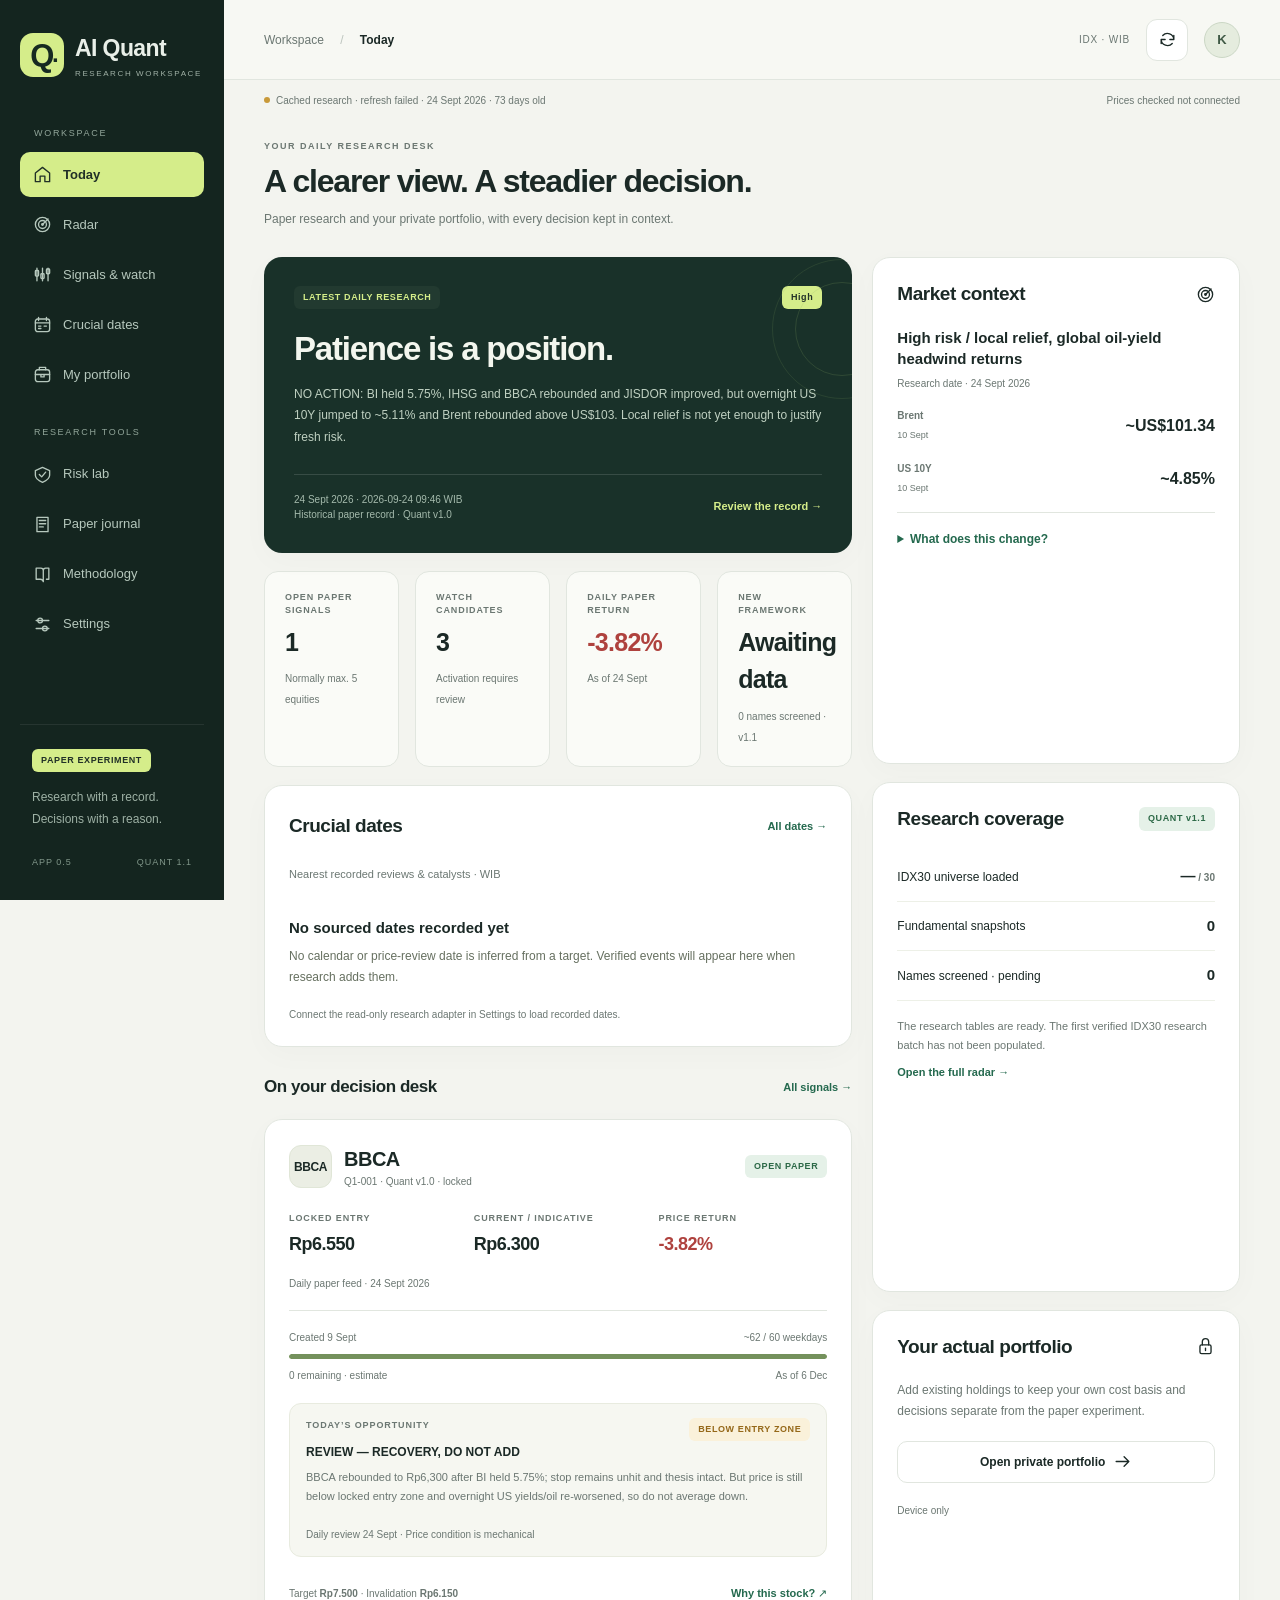
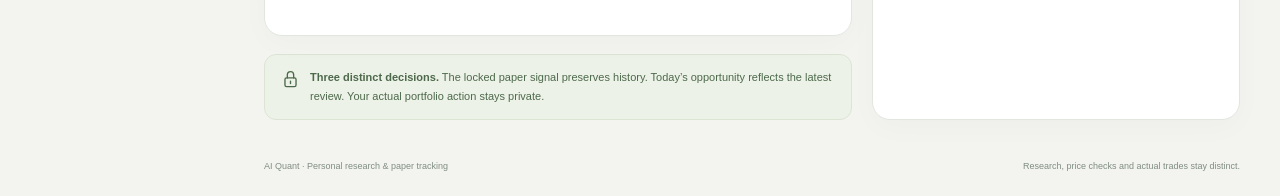
==== commit c2276fee: "Add files via upload" ====
--- a/index.html
+++ b/index.html
@@ -1,15 +1,213 @@
-<!doctype html><html lang="id"><head><meta charset="utf-8"><meta name="viewport" content="width=device-width,initial-scale=1,viewport-fit=cover"><meta name="theme-color" content="#0b1020"><title>AI Quant Portfolio</title><link rel="manifest" href="manifest.webmanifest"><link rel="icon" href="icon-192.png"><link rel="stylesheet" href="styles.css"></head><body><div class="app"><div class="top"><div><div id="meta" class="eyebrow"></div><h1>AI Quant Portfolio</h1><div id="updated" class="eyebrow"></div><div class="syncbar"><span id="syncDot" class="dot"></span><span id="syncText">Checking research…</span></div><div class="syncbar"><span class="dot live"></span><span id="priceSyncText">Price layer not synced</span><button id="refreshPricesToday" class="mini-link">↻</button></div></div><div class="modepill">PAPER + PRIVATE</div></div>
-<section class="panel active" data-panel="today"><div class="card"><div class="row wrap"><div><div class="label">MARKET REGIME</div><div id="regime" class="medium"></div></div><span id="risk" class="badge red"></span></div><div id="macrochips" class="kpi-grid" style="margin-top:12px"></div><div id="takeaway" class="small muted" style="margin-top:12px"></div></div><div id="hero"></div><div class="privacy"><b>Three separate layers:</b> locked paper signal, today's opportunity, and your actual position action. Actual trades never rewrite the paper experiment.</div></section>
-<section class="panel" data-panel="portfolio"><div class="row wrap" style="margin:10px 0"><div><div class="label">PRIVATE PORTFOLIO</div><div class="medium">My Portfolio</div></div><div class="actions"><button id="refreshPrices" class="btn">↻ Prices</button><button id="addTx" class="btn primary">+ Transaction</button></div></div><div class="privacy"><b>Free price layer:</b> Google Finance delayed quotes, typically up to ~20 minutes. Auto-refresh every 5 minutes while the app is open. Gold remains on the daily verified research feed.</div><div id="portfolioSummary" class="card"></div><div id="positionList"></div></section>
-<section class="panel" data-panel="watch"><div class="medium" style="margin:10px 0">Watchlist</div><div id="watchcards"></div></section>
-<section class="panel" data-panel="score"><div class="card"><div class="medium">Paper System Scorecard</div><div id="scoregrid" class="kpi-grid" style="margin-top:14px"></div><div class="empty">Only the AI paper experiment is scored here. Your real transactions are evaluated separately.</div></div></section>
-<section class="panel" data-panel="more"><div class="more-grid"><button class="morebtn" data-more="history"><div class="medium">History</div><div class="small muted">Paper + editable transactions</div></button><button class="morebtn" data-more="settings"><div class="medium">Settings</div><div class="small muted">Public + private sync</div></button></div><div class="card"><div class="medium">v0.4</div><div class="small muted" style="margin-top:7px">Free delayed price layer · 5-minute app refresh · live threshold alerts · Edit/Delete Transaction · private sync.</div></div></section>
-<section class="panel" data-panel="history"><div class="actions"><button class="btn" data-nav="more">← More</button></div><div class="card"><div class="medium">Paper History</div><div id="historyList" class="timeline"></div></div><div class="card"><div class="medium">Private Transactions</div><div class="table-wrap"><table><thead><tr><th>Date</th><th>Asset</th><th>Action</th><th>Price</th><th>Qty</th><th>Source</th><th>AI Signal</th><th>Manage</th></tr></thead><tbody id="txRows"></tbody></table></div></div></section>
-<section class="panel" data-panel="settings"><div class="actions"><button class="btn" data-nav="more">← More</button></div><div class="card"><div class="medium">Public Paper Feed</div><div class="small muted">This is non-sensitive market/paper data only.</div><div class="field"><label>CSV FEED URL</label><input id="feedUrl" inputmode="url"></div><div class="actions"><button id="saveFeed" class="btn primary">Save & Sync</button><button id="syncNow" class="btn">Sync now</button></div></div>
-<div class="card"><div class="row wrap"><div><div class="medium">Private Portfolio Sync</div><div class="small muted">Google Apps Script → private tabs in the same Master Ledger</div></div><span class="badge blue">TOKEN PROTECTED</span></div><div class="field"><label>APPS SCRIPT WEB APP URL</label><input id="privateUrl" inputmode="url" placeholder="https://script.google.com/macros/s/.../exec"></div><div class="field"><label>PRIVATE TOKEN</label><input id="privateToken" type="password" autocomplete="off" placeholder="Generate a 256-bit token"></div><div class="actions"><button id="generateToken" class="btn">Generate token</button><button id="copyToken" class="btn">Copy token</button><button id="showTokenQr" class="btn">Show QR</button><button id="downloadToken" class="btn">Download token.txt</button></div><div class="actions" style="margin-top:8px"><button id="savePrivate" class="btn primary">Connect & Sync</button><button id="privateSyncNow" class="btn">Sync private now</button></div><div id="privateSyncStatus" class="small muted" style="margin-top:9px">Not configured yet</div><div class="privacy" style="margin-top:12px">The token stays in this app's local storage and in Apps Script Script Properties. QR generation is fully local on this device. If you use token.txt, delete the downloaded file after setup. Never put the token in GitHub, chat, or the public App Feed.</div></div>
-<div class="card"><div class="medium">Private Backup</div><div class="actions" style="margin-top:12px"><button id="exportTx" class="btn">Export backup</button><label class="btn">Import backup<input id="importTx" type="file" accept=".json,application/json" class="hidden"></label></div></div><div class="card"><div class="medium">Maintenance</div><div class="actions" style="margin-top:12px"><button id="checkUpdate" class="btn">Check app update</button><button id="clearPrivate" class="btn danger">Clear local data</button></div><div id="settingsStatus" class="small muted" style="margin-top:8px"></div></div></section></div>
-<div class="bottomnav"><button data-nav="today" class="active">Today</button><button data-nav="portfolio">Portfolio</button><button data-nav="watch">Watch</button><button data-nav="score">Score</button><button data-nav="more">More</button></div>
-<iframe id="privateSyncFrame" name="privateSyncFrame" class="hidden" title="Private sync"></iframe>
-<div id="qrModal" class="modal"><div class="modalbox token-modal"><div class="row"><div><div class="label">PRIVATE TOKEN</div><div class="medium">Local QR Transfer</div></div><button id="closeQr" class="close" type="button">×</button></div><div class="privacy" style="margin:12px 0">This QR is generated locally in the app. Scan it only with a trusted desktop camera/QR reader. The token is not sent to a QR service.</div><div id="tokenQr" class="tokenqr"></div><div class="small muted" style="margin-top:12px">After adding the token to Apps Script Script Properties, close this QR screen.</div></div></div>
-<div id="txModal" class="modal"><div class="modalbox"><div class="row"><div><div class="label">PRIVATE TRANSACTION</div><div id="txModalTitle" class="medium">Add Transaction</div></div><button id="closeTx" class="close" type="button">×</button></div><form id="txForm"><input id="txId" type="hidden"><div class="form-grid"><div class="field"><label>Instrument</label><input id="txInstrument" required placeholder="BBCA"></div><div class="field"><label>Action</label><select id="txAction"><option>BUY</option><option>SELL</option></select></div><div class="field"><label>Date</label><input id="txDate" type="date" required></div><div class="field"><label>Price</label><input id="txPrice" type="number" min="0" step="any" required></div><div class="field"><label>Quantity</label><input id="txQty" type="number" min="0" step="any" required></div><div class="field"><label>Unit</label><select id="txUnit"><option value="lot">lot (100 shares)</option><option value="share">share/unit</option></select></div><div class="field"><label>Fee</label><input id="txFee" type="number" min="0" step="any" placeholder="0"></div><div class="field"><label>Source</label><select id="txSource"><option>AI Recommendation</option><option>My Own Decision</option><option>Existing Holding</option></select></div><div class="field full"><label>Linked AI Signal</label><input id="txLink" placeholder="Q1-001"></div><div class="field full"><label>Account (optional)</label><input id="txAccount" placeholder="e.g. Stockbit / BCA Sekuritas"></div><div class="field full"><label>Notes</label><textarea id="txNotes"></textarea></div></div><div class="actions"><button id="txSubmit" class="btn primary" type="submit">Save transaction</button></div></form></div></div>
-<script>window.__FALLBACK_DATA__={"meta":{"version":"Quant v1.0","day":2,"date":"2026-09-10","updatedAt":"2026-09-10 09:47 WIB"},"regime":{"label":"Risk-off / inflation shock","risk":"High","takeaway":"NO ACTION today: preserve optionality and keep existing BBCA paper signal unchanged.","chips":[{"label":"Brent","value":"~US$101.34"},{"label":"US 10Y","value":"~4.85%"},{"label":"Fed hike odds","value":"~60%"}]},"signals":[{"id":"Q1-001","instrument":"BBCA","action":"BUY","status":"OPEN","entry":6550,"entryLow":6500,"entryHigh":6575,"current":6525,"target":7500,"stop":6150,"confidence":68}],"decisions":{"Q1-001":{"label":"BUY ZONE — thesis intact","currentRR":2.6,"reason":"Current Rp6.525 remains inside the original locked entry zone Rp6.500–6.575."}},"watchlist":[{"id":"W1-001","instrument":"BBRI","action":"WAIT","reference":"Rp3.420","trigger":"Rp3.250–3.320"},{"id":"W1-002","instrument":"Gold (XAU/USD)","action":"WAIT","reference":"~US$4,392","trigger":"US$4.100–4.200"},{"id":"W1-003","instrument":"USD/IDR","action":"WAIT","reference":"JISDOR 17.552","trigger":"≤17.400"}],"history":[{"date":"2026-09-09","text":"Q1-001 BBCA activated @ Rp6.550"}],"scorecard":{"active":1,"wait":3,"closed":0,"winRate":null,"paperReturn":-0.3817,"expectancy":null,"maxDrawdown":null,"profitFactor":null}};</script><script src="qrlocal.js"></script><script src="app.js"></script><script>if('serviceWorker'in navigator)window.addEventListener('load',()=>navigator.serviceWorker.register('./sw.js').catch(()=>{}));</script></body></html>
+<!doctype html>
+<html lang="en">
+  <head>
+    <meta charset="utf-8" />
+    <meta
+      name="viewport"
+      content="width=device-width,initial-scale=1,viewport-fit=cover"
+    />
+    <meta name="theme-color" content="#14251f" />
+    <meta name="color-scheme" content="light" />
+    <meta name="referrer" content="no-referrer" />
+    <meta
+      name="description"
+      content="Disciplined paper research. A separate, private view of your actual portfolio."
+    />
+    <title>AI Quant · Research & Portfolio</title>
+    <link rel="manifest" href="manifest.webmanifest" />
+    <link rel="icon" href="icon-192.png" />
+    <link rel="apple-touch-icon" href="icon-192.png" />
+    <link rel="stylesheet" href="styles.css" />
+  </head>
+  <body>
+    <a class="skip-link" href="#main">Skip to content</a>
+    <aside class="sidebar">
+      <a class="brand" href="#today" aria-label="AI Quant home"
+        ><span class="brand-mark">Q<span>·</span></span
+        ><span>AI Quant<small>RESEARCH WORKSPACE</small></span></a
+      >
+      <div class="nav-label">WORKSPACE</div>
+      <nav class="desktop-nav" aria-label="Main navigation">
+        <button data-view="today">Today</button
+        ><button data-view="radar">Radar</button
+        ><button data-view="signals">Signals & watch</button
+        ><button data-view="dates">Crucial dates</button
+        ><button data-view="portfolio">My portfolio</button>
+      </nav>
+      <div class="nav-label">RESEARCH TOOLS</div>
+      <nav class="desktop-nav" aria-label="Research tools">
+        <button data-view="risk">Risk lab</button
+        ><button data-view="journal">Paper journal</button
+        ><button data-view="methodology">Methodology</button
+        ><button data-view="settings">Settings</button>
+      </nav>
+      <div class="sidebar-foot">
+        <span class="pill lime">PAPER EXPERIMENT</span>
+        <p>Research with a record.<br />Decisions with a reason.</p>
+        <div class="version">APP 0.5 <span>QUANT 1.1</span></div>
+      </div>
+    </aside>
+    <div class="workspace">
+      <header class="topbar">
+        <a class="mobile-brand" href="#today"
+          >Q<span>·</span> <b>AI Quant</b></a
+        >
+        <div class="crumb">
+          Workspace <span>/</span> <strong id="pageName">Today</strong>
+        </div>
+        <div class="top-actions">
+          <span class="session-tag">IDX · WIB</span
+          ><button
+            class="icon-btn"
+            id="globalRefresh"
+            aria-label="Refresh research and prices"
+            title="Refresh research and prices"
+          >
+            ↻</button
+          ><button
+            class="avatar"
+            data-view="settings"
+            aria-label="Open settings"
+          >
+            K
+          </button>
+        </div>
+      </header>
+      <div id="connectionBar" class="connection-bar" aria-live="polite"></div>
+      <div id="updateBanner" class="update-banner" hidden>
+        New app version ready.
+        <button id="applyUpdate" class="text-btn">Reload when ready</button>
+      </div>
+      <main id="main" tabindex="-1" aria-live="off">
+        <div class="loading-card">Opening your research workspace…</div>
+      </main>
+      <footer class="page-footer">
+        <span>AI Quant · Personal research & paper tracking</span
+        ><span>Research, price checks and actual trades stay distinct.</span>
+      </footer>
+    </div>
+    <nav class="mobile-nav" aria-label="Mobile navigation">
+      <button data-view="today">Today</button
+      ><button data-view="radar">Radar</button
+      ><button data-view="signals">Signals</button
+      ><button data-view="dates">Dates</button
+      ><button data-view="portfolio">Portfolio</button
+      ><button data-view="more">More</button>
+    </nav>
+    <div id="toast" class="toast" role="status" hidden></div>
+    <dialog id="detailDialog" class="detail-dialog">
+      <div id="detailHeader" class="dialog-head"></div>
+      <div id="detailBody" class="dialog-body"></div>
+    </dialog>
+    <dialog id="txDialog" class="form-dialog">
+      <div class="dialog-head">
+        <div>
+          <div class="eyebrow">PRIVATE PORTFOLIO</div>
+          <h2 id="txTitle">Add transaction</h2>
+        </div>
+        <button
+          class="icon-btn"
+          data-close="txDialog"
+          aria-label="Close transaction"
+        >
+          ×
+        </button>
+      </div>
+      <form id="txForm" class="dialog-body">
+        <input type="hidden" id="txId" />
+        <div class="form-grid">
+          <label
+            >Instrument<input
+              id="txInstrument"
+              required
+              placeholder="BBCA"
+              autocomplete="off" /></label
+          ><label
+            >Action<select id="txAction">
+              <option>BUY</option>
+              <option>SELL</option>
+            </select></label
+          ><label>Date<input id="txDate" type="date" required /></label
+          ><label
+            >Price per share / unit<input
+              id="txPrice"
+              type="number"
+              min="0.000001"
+              step="any"
+              required /></label
+          ><label
+            >Quantity<input
+              id="txQty"
+              type="number"
+              min="0.000001"
+              step="any"
+              required /></label
+          ><label
+            >Unit<select id="txUnit">
+              <option value="lot">Lot · 100 shares</option>
+              <option value="share">Share / unit</option>
+            </select></label
+          ><label
+            >Total fee<input
+              id="txFee"
+              type="number"
+              min="0"
+              step="any"
+              value="0" /></label
+          ><label
+            >Decision source<select id="txSource">
+              <option>Existing Holding</option>
+              <option>AI Recommendation</option>
+              <option>My Own Decision</option>
+            </select></label
+          ><label class="full"
+            >Linked paper signal (optional)<input
+              id="txLink"
+              placeholder="Q1-001"
+              autocomplete="off" /></label
+          ><label class="full"
+            >Account (optional)<input
+              id="txAccount"
+              placeholder="Broker / account label"
+              autocomplete="off" /></label
+          ><label class="full"
+            >Notes<textarea id="txNotes" rows="2"></textarea>
+          </label>
+        </div>
+        <p class="hint">
+          Recording a transaction does not place an order or change any paper
+          signal. Values use the instrument’s currency. Unprefixed four-letter
+          symbols follow the existing Indonesia-first convention; use a prefix
+          such as NASDAQ:AAPL for US equities.
+        </p>
+        <p id="txError" class="form-error" role="alert"></p>
+        <button class="btn primary full-width" type="submit">
+          Save transaction
+        </button>
+      </form>
+    </dialog>
+    <dialog id="tokenDialog" class="form-dialog">
+      <div class="dialog-head">
+        <h2>Local token transfer</h2>
+        <button
+          class="icon-btn"
+          data-close="tokenDialog"
+          aria-label="Close token QR"
+        >
+          ×
+        </button>
+      </div>
+      <div class="dialog-body">
+        <p>
+          This QR is generated on your device. It contains your private sync
+          token.
+        </p>
+        <div id="tokenQr" class="token-qr"></div>
+      </div>
+    </dialog>
+    <script src="qrlocal.js"></script>
+    <script src="core.js"></script>
+    <script src="seed.js"></script>
+    <script src="app.js"></script>
+  </body>
+</html>
--- a/styles.css
+++ b/styles.css
@@ -1,5 +1,2250 @@
-:root{--bg:#0b1020;--panel:#121a2e;--card:#17223a;--text:#f7f8fc;--muted:#9da9c4;--line:#293753;--green:#2bd67b;--red:#ff6b6b;--amber:#f6c85f;--blue:#69a7ff}*{box-sizing:border-box}html,body{margin:0;background:var(--bg);color:var(--text);font-family:Inter,system-ui,-apple-system,Segoe UI,Roboto,Arial,sans-serif}body{min-height:100vh}.app{max-width:760px;margin:auto;padding:18px 14px 122px}.top{display:flex;justify-content:space-between;align-items:flex-start;gap:12px}.top>div:first-child{min-width:0;flex:1}h1{font-size:26px;line-height:1.08;margin:5px 0}.eyebrow,.muted{color:var(--muted)}.eyebrow,.label,.small{font-size:12px}.label{color:var(--muted);text-transform:uppercase;letter-spacing:.04em}.modepill{padding:8px 11px;border:1px solid var(--line);border-radius:999px;color:var(--amber);font-size:10px;font-weight:900;white-space:nowrap;margin-top:2px}.badge{padding:7px 10px;border:1px solid var(--line);border-radius:999px;font-size:11px;font-weight:800;white-space:nowrap}.green{color:var(--green)}.red{color:var(--red)}.amber{color:var(--amber)}.blue{color:var(--blue)}.panel{display:none}.panel.active{display:block}.card{background:var(--panel);border:1px solid var(--line);border-radius:18px;padding:16px;margin:10px 0}.row{display:flex;justify-content:space-between;align-items:center;gap:12px}.wrap{flex-wrap:wrap}.big{font-size:28px;font-weight:850}.medium{font-size:18px;font-weight:800}.kpi-grid{display:grid;grid-template-columns:repeat(2,minmax(0,1fr));gap:10px}.kpi{background:var(--card);border-radius:14px;padding:12px;min-width:0}.signal{border-left:4px solid var(--green)}.wait{border-left:4px solid var(--amber)}.position{border-left:4px solid var(--blue)}.decisionbox{background:#101d31;border:1px solid #294061;border-radius:14px;padding:12px}hr{border:0;border-top:1px solid var(--line);margin:14px 0}.btn{border:1px solid var(--line);background:#1b2946;color:var(--text);padding:12px 14px;border-radius:12px;min-height:44px}.btn.primary{background:#244475}.btn.danger{color:#ff9a9a}.btn.tiny{min-height:34px;padding:7px 9px;font-size:11px}.actions{display:flex;gap:8px;flex-wrap:wrap}.actions.compact{gap:5px}.field{margin:12px 0}.field label{display:block;color:var(--muted);font-size:12px;margin-bottom:6px}input,select,textarea{width:100%;background:#0e1629;color:var(--text);border:1px solid var(--line);border-radius:12px;padding:12px;font-size:16px;min-height:44px}textarea{min-height:80px}.form-grid{display:grid;grid-template-columns:1fr 1fr;gap:10px}.full{grid-column:1/-1}.privacy{background:#111d31;border:1px solid #294061;border-radius:14px;padding:12px;font-size:13px;color:#bac5da}.price-line{display:grid;grid-template-columns:repeat(2,1fr);gap:8px;margin-top:12px}.price-line>div{background:var(--card);border-radius:12px;padding:10px}.value{font-weight:800;margin-top:3px}.table-wrap{overflow-x:auto;margin-top:10px}table{border-collapse:collapse;width:100%;min-width:770px}th,td{padding:10px 8px;border-bottom:1px solid var(--line);text-align:left;font-size:13px}th{color:var(--muted)}.timeline{border-left:2px solid var(--line);padding-left:14px;margin:14px 0 0 6px}.timeline-item{margin-bottom:16px}.bottomnav{position:fixed;left:50%;transform:translateX(-50%);bottom:max(8px,env(safe-area-inset-bottom));width:min(calc(100% - 16px),744px);display:grid;grid-template-columns:repeat(5,1fr);gap:4px;background:rgba(18,26,46,.97);backdrop-filter:blur(10px);border:1px solid var(--line);border-radius:18px;padding:7px;z-index:20}.bottomnav button{border:0;background:transparent;color:var(--muted);padding:9px 2px;border-radius:11px;font-size:11px;min-height:46px}.bottomnav button.active{background:#203253;color:var(--text)}.more-grid{display:grid;grid-template-columns:1fr 1fr;gap:10px}.morebtn{background:var(--panel);border:1px solid var(--line);border-radius:16px;padding:17px;text-align:left;color:var(--text);min-height:84px}.modal{display:none;position:fixed;inset:0;background:rgba(3,7,16,.82);z-index:40;padding:16px;overflow:auto}.modal.open{display:block}.modalbox{max-width:600px;margin:18px auto;background:var(--panel);border:1px solid var(--line);border-radius:20px;padding:16px}.close{border:0;background:transparent;color:var(--muted);font-size:24px;min-width:44px;min-height:44px}.syncbar{display:flex;align-items:center;gap:8px;font-size:12px;color:var(--muted);margin-top:8px}.dot{width:8px;height:8px;border-radius:50%;background:var(--amber)}.dot.ok{background:var(--green)}.dot.err{background:var(--red)}.hidden{display:none!important}.empty{color:var(--muted);font-size:14px;padding:12px 0}@media(min-width:620px){.kpi-grid{grid-template-columns:repeat(4,1fr)}.form-grid{grid-template-columns:repeat(4,1fr)}.price-line{grid-template-columns:repeat(4,1fr)}}
-
-.token-modal{max-width:430px;text-align:left}.tokenqr{display:flex;justify-content:center;align-items:center;background:#fff;border-radius:16px;padding:14px;min-height:260px}.tokenqr canvas{max-width:100%;height:auto;border-radius:4px}
-
-.dot.live{background:var(--blue)}.mini-link{border:0;background:transparent;color:var(--blue);font-size:18px;padding:0 8px;min-width:32px;min-height:30px}.syncbar{flex-wrap:wrap}
+:root {
+  --bg: #f3f4ef;
+  --card: #fff;
+  --ink: #1b2926;
+  --muted: #6b7772;
+  --line: #e1e6df;
+  --green: #24694e;
+  --lime: #d5ed8a;
+  --amber: #916010;
+  --red: #af423e;
+  --blue: #326e8a;
+  --radius: 18px;
+  --shadow: 0 8px 30px #14251f06;
+  font-family:
+    Inter,
+    -apple-system,
+    BlinkMacSystemFont,
+    "Segoe UI",
+    sans-serif;
+  font-synthesis: none;
+  color: var(--ink);
+  background: var(--bg);
+  line-height: 1.5;
+  font-size: 14px;
+  font-variant-numeric: tabular-nums;
+}
+* {
+  box-sizing: border-box;
+}
+body {
+  margin: 0;
+}
+button,
+input,
+select,
+textarea {
+  font: inherit;
+}
+button,
+a,
+input,
+select,
+textarea,
+summary {
+  -webkit-tap-highlight-color: transparent;
+}
+button {
+  cursor: pointer;
+}
+button:disabled {
+  cursor: wait;
+  opacity: 0.55;
+}
+a {
+  color: inherit;
+  text-decoration: none;
+}
+button {
+  color: inherit;
+}
+button:focus-visible,
+a:focus-visible,
+summary:focus-visible {
+  outline: 3px solid #8aae38;
+  outline-offset: 3px;
+}
+input:focus,
+select:focus,
+textarea:focus {
+  outline: 2px solid #7a9958;
+  outline-offset: 1px;
+}
+h1,
+h2,
+h3,
+p {
+  margin: 0;
+}
+h1 {
+  font-size: 32px;
+  line-height: 1.12;
+  letter-spacing: -1.2px;
+  font-weight: 650;
+}
+h2 {
+  font-size: 19px;
+  letter-spacing: -0.45px;
+  line-height: 1.3;
+  font-weight: 640;
+}
+h3 {
+  font-size: 15px;
+  line-height: 1.4;
+}
+p {
+  overflow-wrap: anywhere;
+}
+svg {
+  max-width: 100%;
+}
+.sidebar {
+  position: fixed;
+  inset: 0 auto 0 0;
+  width: 224px;
+  background: #14251f;
+  color: #e9efe8;
+  padding: 31px 20px;
+  z-index: 30;
+  display: flex;
+  flex-direction: column;
+}
+.brand {
+  display: flex;
+  gap: 11px;
+  align-items: center;
+  font-size: 23px;
+  letter-spacing: -0.6px;
+  font-weight: 640;
+  margin-bottom: 47px;
+}
+.brand small {
+  display: block;
+  font-size: 8px;
+  letter-spacing: 1.6px;
+  color: #a0b1a6;
+  margin-top: 2px;
+  font-weight: 500;
+}
+.brand-mark {
+  display: grid;
+  place-content: center;
+  background: var(--lime);
+  color: #162a21;
+  width: 44px;
+  height: 44px;
+  border-radius: 13px;
+  font-size: 31px;
+  line-height: 1;
+  position: relative;
+  font-weight: 700;
+}
+.brand-mark span {
+  position: absolute;
+  right: 6px;
+  bottom: 5px;
+  font-size: 24px;
+}
+.nav-label {
+  font-size: 9px;
+  letter-spacing: 1.7px;
+  color: #91a599;
+  margin: 0 14px 12px;
+}
+.desktop-nav {
+  display: grid;
+  gap: 5px;
+  margin-bottom: 29px;
+}
+.desktop-nav button {
+  display: flex;
+  align-items: center;
+  gap: 11px;
+  border: 0;
+  background: transparent;
+  color: #b6c8bd;
+  text-align: left;
+  border-radius: 10px;
+  padding: 12px 13px;
+  min-height: 45px;
+  font-size: 13px;
+}
+.desktop-nav button:hover {
+  background: #ffffff0c;
+}
+.desktop-nav button.active {
+  background: #d5ed8a;
+  color: #213027;
+  font-weight: 650;
+}
+.ico {
+  width: 19px;
+  height: 19px;
+  stroke: currentColor;
+  fill: none;
+  stroke-width: 1.7;
+  stroke-linecap: round;
+  stroke-linejoin: round;
+  flex-shrink: 0;
+}
+.sidebar-foot {
+  margin-top: auto;
+  border-top: 1px solid #ffffff13;
+  padding: 23px 12px 0;
+}
+.sidebar-foot p {
+  font-size: 12px;
+  color: #9eb1a5;
+  margin: 15px 0 25px;
+  line-height: 1.8;
+}
+.version {
+  display: flex;
+  justify-content: space-between;
+  color: #81978a;
+  font-size: 9px;
+  letter-spacing: 1px;
+}
+.workspace {
+  margin-left: 224px;
+  min-height: 100vh;
+}
+.topbar {
+  height: 80px;
+  display: flex;
+  align-items: center;
+  justify-content: space-between;
+  border-bottom: 1px solid var(--line);
+  padding: 0 40px;
+  background: #f7f8f3;
+}
+.crumb {
+  color: var(--muted);
+  font-size: 12px;
+}
+.crumb span {
+  margin: 0 13px;
+  color: #bcc4bd;
+}
+.crumb strong {
+  font-weight: 550;
+  color: var(--ink);
+}
+.top-actions {
+  display: flex;
+  gap: 16px;
+  align-items: center;
+}
+.session-tag {
+  font-size: 10px;
+  letter-spacing: 0.8px;
+  color: var(--muted);
+}
+.icon-btn {
+  border: 1px solid var(--line);
+  background: var(--card);
+  border-radius: 11px;
+  min-width: 42px;
+  min-height: 42px;
+  display: inline-grid;
+  place-items: center;
+  font-size: 23px;
+  line-height: 1;
+}
+.icon-btn:hover {
+  background: #eaf0e4;
+}
+.avatar {
+  border: 1px solid #cbd7c5;
+  background: #e5ecde;
+  color: #3f5945;
+  border-radius: 50%;
+  height: 36px;
+  width: 36px;
+  font-size: 13px;
+  font-weight: 650;
+}
+.connection-bar {
+  display: flex;
+  justify-content: space-between;
+  gap: 16px;
+  padding: 13px 40px 0;
+  font-size: 10px;
+  color: var(--muted);
+  min-height: 32px;
+}
+.status-dot {
+  display: inline-block;
+  width: 6px;
+  height: 6px;
+  border-radius: 50%;
+  background: #7b927f;
+  margin-right: 6px;
+  vertical-align: 1px;
+}
+.status-dot.amber {
+  background: #c89939;
+}
+.status-dot.red {
+  background: var(--red);
+}
+main {
+  max-width: 1450px;
+  margin: auto;
+  padding: 28px 40px 40px;
+  min-height: calc(100vh - 170px);
+}
+.page-head {
+  display: flex;
+  align-items: flex-start;
+  justify-content: space-between;
+  gap: 20px;
+  margin-bottom: 27px;
+}
+.page-head .sub {
+  margin-top: 10px;
+  max-width: 660px;
+}
+.eyebrow {
+  font-size: 9px;
+  font-weight: 650;
+  letter-spacing: 1.5px;
+  color: var(--muted);
+  text-transform: uppercase;
+  margin-bottom: 10px;
+}
+.sub,
+.muted {
+  color: var(--muted);
+}
+.sub {
+  font-size: 12px;
+  line-height: 1.7;
+}
+.row {
+  display: flex;
+  align-items: center;
+  justify-content: space-between;
+  gap: 14px;
+}
+.row-start {
+  display: flex;
+  align-items: center;
+  gap: 10px;
+}
+.wrap {
+  flex-wrap: wrap;
+}
+.stack {
+  display: grid;
+  gap: 18px;
+}
+.grid-2 {
+  display: grid;
+  grid-template-columns: repeat(2, minmax(0, 1fr));
+  gap: 20px;
+}
+.grid-3 {
+  display: grid;
+  grid-template-columns: repeat(3, minmax(0, 1fr));
+  gap: 16px;
+}
+.today-grid {
+  display: grid;
+  grid-template-columns: minmax(0, 1.6fr) minmax(270px, 1fr);
+  gap: 20px;
+}
+.card {
+  background: var(--card);
+  border: 1px solid var(--line);
+  border-radius: var(--radius);
+  padding: 24px;
+  box-shadow: var(--shadow);
+  min-width: 0;
+}
+.card-title {
+  margin-bottom: 21px;
+}
+.pill {
+  display: inline-flex;
+  align-items: center;
+  gap: 5px;
+  font-size: 9px;
+  font-weight: 650;
+  letter-spacing: 0.6px;
+  line-height: 1.5;
+  padding: 5px 9px;
+  border-radius: 6px;
+  background: #f0f2ee;
+  max-width: 100%;
+  overflow-wrap: anywhere;
+}
+.pill.green {
+  background: #e5f1e8;
+  color: #2c6947;
+}
+.pill.amber {
+  background: #faf1da;
+  color: #956819;
+}
+.pill.red {
+  background: #faeae5;
+  color: var(--red);
+}
+.pill.blue {
+  background: #e7f0f5;
+  color: var(--blue);
+}
+.pill.lime {
+  background: #d5ed8a;
+  color: #213027;
+}
+.pill.dark {
+  background: #223a30;
+  color: #d5ed8a;
+}
+.btn {
+  display: inline-flex;
+  align-items: center;
+  justify-content: center;
+  gap: 8px;
+  min-height: 42px;
+  padding: 9px 15px;
+  border: 1px solid var(--line);
+  background: white;
+  border-radius: 10px;
+  font-size: 12px;
+  font-weight: 600;
+  line-height: 1.4;
+}
+.btn:hover {
+  background: #eef2e9;
+}
+.btn.primary {
+  background: #234b38;
+  color: #fff;
+  border-color: #234b38;
+}
+.btn.primary:hover {
+  background: #173d2b;
+}
+.btn.lime {
+  background: var(--lime);
+  color: #203822;
+  border-color: var(--lime);
+}
+.btn.danger {
+  color: var(--red);
+}
+.btn.small {
+  min-height: 36px;
+  padding: 7px 10px;
+  font-size: 11px;
+}
+.text-btn {
+  background: none;
+  border: 0;
+  padding: 5px 0;
+  color: var(--green);
+  font-size: 11px;
+  font-weight: 650;
+  min-height: 34px;
+  text-align: left;
+}
+.actions {
+  display: flex;
+  align-items: center;
+  gap: 8px;
+  flex-wrap: wrap;
+}
+.hero {
+  background: #193129;
+  color: #f3f6ee;
+  border: 0;
+  position: relative;
+  overflow: hidden;
+  padding: 29px 30px;
+  min-height: 260px;
+}
+.hero .eyebrow {
+  color: #b1c5b6;
+}
+.hero h2 {
+  font-size: 33px;
+  letter-spacing: -1.2px;
+  max-width: 420px;
+  line-height: 1.2;
+  margin: 20px 0 15px;
+}
+.hero p {
+  color: #bfd0c1;
+  font-size: 12px;
+  line-height: 1.8;
+  max-width: 610px;
+}
+.hero .hero-bottom {
+  border-top: 1px solid #ffffff21;
+  margin-top: 25px;
+  padding-top: 15px;
+  display: flex;
+  justify-content: space-between;
+  gap: 16px;
+  align-items: center;
+}
+.hero .hero-bottom span {
+  font-size: 10px;
+  color: #a4baac;
+}
+.hero .text-btn {
+  color: var(--lime);
+}
+.regime-banner {
+  display: flex;
+  align-items: center;
+  gap: 7px;
+}
+.hero-orbit {
+  width: 140px;
+  height: 140px;
+  border: 1px solid #8faf6624;
+  position: absolute;
+  border-radius: 50%;
+  right: -60px;
+  top: 2px;
+  pointer-events: none;
+}
+.hero-orbit:after {
+  content: "";
+  position: absolute;
+  inset: 22px;
+  border: 1px solid #8faf6630;
+  border-radius: 50%;
+}
+.metrics {
+  display: grid;
+  grid-template-columns: repeat(4, minmax(0, 1fr));
+  gap: 16px;
+  margin: 20px 0;
+}
+.metric {
+  padding: 19px 20px;
+  border: 1px solid var(--line);
+  border-radius: 14px;
+  background: #fafbf7;
+}
+.metric .value {
+  font-size: 25px;
+  font-weight: 620;
+  letter-spacing: -0.7px;
+  margin: 6px 0;
+}
+.metric small {
+  font-size: 10px;
+  color: var(--muted);
+}
+.label {
+  font-size: 9px;
+  letter-spacing: 0.9px;
+  color: var(--muted);
+  text-transform: uppercase;
+  font-weight: 600;
+}
+.metric .label {
+  font-size: 9px;
+}
+.positive {
+  color: var(--green);
+}
+.negative {
+  color: var(--red);
+}
+.amber-text {
+  color: var(--amber);
+}
+.section-head {
+  display: flex;
+  align-items: center;
+  justify-content: space-between;
+  margin: 30px 0 15px;
+  gap: 15px;
+}
+.section-head h2 {
+  font-size: 17px;
+}
+.signal-top {
+  display: flex;
+  align-items: center;
+  gap: 12px;
+}
+.ticker-mark {
+  display: grid;
+  place-items: center;
+  width: 43px;
+  height: 43px;
+  border-radius: 12px;
+  background: #ebeee4;
+  border: 1px solid #e0e6d7;
+  font-size: 12px;
+  font-weight: 700;
+  letter-spacing: -0.4px;
+  flex-shrink: 0;
+}
+.ticker-mark.gold {
+  background: #f9f0d9;
+  color: #9b7528;
+}
+.ticker-title {
+  font-size: 20px;
+  letter-spacing: -0.5px;
+  font-weight: 650;
+}
+.tiny {
+  font-size: 10px;
+  color: var(--muted);
+}
+.signal-card .prices {
+  display: grid;
+  grid-template-columns: repeat(3, minmax(0, 1fr));
+  gap: 16px;
+  margin: 23px 0 18px;
+}
+.prices .value {
+  font-size: 18px;
+  font-weight: 650;
+  margin-top: 5px;
+  letter-spacing: -0.5px;
+}
+.divider {
+  height: 1px;
+  background: var(--line);
+  margin: 19px 0;
+}
+.decision-note {
+  background: #f6f7f1;
+  border-radius: 12px;
+  border: 1px solid #e8ebdf;
+  padding: 14px 16px;
+}
+.decision-note .label {
+  margin-bottom: 7px;
+}
+.decision-note p {
+  font-size: 11px;
+  color: var(--muted);
+  margin-top: 6px;
+  line-height: 1.75;
+}
+.progress {
+  height: 5px;
+  background: #e7ebdf;
+  border-radius: 9px;
+  overflow: hidden;
+  margin: 9px 0;
+}
+.progress span {
+  display: block;
+  background: #74915c;
+  height: 100%;
+  border-radius: 9px;
+}
+.lifecycle {
+  display: grid;
+  grid-template-columns: repeat(4, minmax(0, 1fr));
+  border: 1px solid var(--line);
+  background: #fff;
+  border-radius: 14px;
+  overflow: hidden;
+  margin-bottom: 22px;
+}
+.lifecycle button {
+  position: relative;
+  display: flex;
+  align-items: center;
+  gap: 10px;
+  padding: 16px;
+  border: 0;
+  background: none;
+  border-right: 1px solid var(--line);
+  text-align: left;
+}
+.lifecycle button:last-child {
+  border-right: 0;
+}
+.lifecycle button.active {
+  background: #eaf0db;
+}
+.lifecycle .stage-number {
+  font-size: 21px;
+  color: #849477;
+  font-weight: 500;
+}
+.lifecycle b {
+  display: block;
+  font-size: 11px;
+}
+.lifecycle small {
+  font-size: 9px;
+  color: var(--muted);
+}
+.empty {
+  padding: 34px 20px;
+  text-align: center;
+  border: 1px dashed #cfd8c8;
+  border-radius: 14px;
+  background: #fbfcf8;
+}
+.empty-icon {
+  margin: 0 auto 15px;
+  display: grid;
+  place-items: center;
+  width: 49px;
+  height: 49px;
+  border-radius: 15px;
+  background: #ebf0e1;
+  color: #668152;
+}
+.empty-icon .ico {
+  width: 24px;
+  height: 24px;
+}
+.empty h3 {
+  font-size: 15px;
+}
+.empty p {
+  font-size: 12px;
+  line-height: 1.8;
+  max-width: 470px;
+  margin: 9px auto;
+  color: var(--muted);
+}
+.empty .btn {
+  margin-top: 12px;
+}
+.pipeline-row {
+  display: flex;
+  justify-content: space-between;
+  align-items: center;
+  border-bottom: 1px solid #edf0e7;
+  padding: 13px 0;
+  font-size: 12px;
+  gap: 16px;
+}
+.pipeline-row:last-child {
+  border: 0;
+}
+.pipeline-row .num {
+  font-size: 15px;
+  font-weight: 650;
+}
+.pipeline-note {
+  font-size: 11px;
+  color: var(--muted);
+  line-height: 1.75;
+  margin-top: 16px;
+}
+.macro-row {
+  display: flex;
+  justify-content: space-between;
+  gap: 15px;
+  align-items: center;
+  margin-top: 17px;
+}
+.macro-row strong {
+  font-size: 16px;
+  font-weight: 600;
+}
+.macro-row .label {
+  font-size: 10px;
+  text-transform: none;
+  letter-spacing: 0;
+}
+.macro-row .tiny {
+  font-size: 9px;
+}
+.notice {
+  display: flex;
+  gap: 10px;
+  background: #f8f2e3;
+  border: 1px solid #eaddbd;
+  color: #86621e;
+  border-radius: 12px;
+  padding: 13px 16px;
+  font-size: 11px;
+  line-height: 1.75;
+  margin-bottom: 18px;
+}
+.notice.neutral {
+  background: #edf2e8;
+  color: #4d694b;
+  border-color: #dce5d4;
+}
+.notice.error {
+  background: #fbeee9;
+  color: #9b4943;
+  border-color: #edd5cf;
+}
+.notice .ico {
+  margin-top: 2px;
+}
+.tabs {
+  display: flex;
+  align-items: center;
+  gap: 5px;
+  overflow: auto;
+  border-bottom: 1px solid var(--line);
+  margin: 0 0 20px;
+  scrollbar-width: none;
+}
+.tabs button {
+  background: none;
+  border: 0;
+  padding: 13px 15px;
+  color: var(--muted);
+  font-size: 12px;
+  white-space: nowrap;
+  min-height: 44px;
+  border-bottom: 2px solid transparent;
+}
+.tabs button.active {
+  border-color: #2e5b3c;
+  color: #2e5b3c;
+  font-weight: 650;
+}
+.filters {
+  display: flex;
+  align-items: center;
+  justify-content: space-between;
+  gap: 15px;
+  margin-bottom: 20px;
+  flex-wrap: wrap;
+}
+.filter-pills {
+  display: flex;
+  gap: 7px;
+  flex-wrap: wrap;
+}
+.filter-pills button {
+  border: 1px solid var(--line);
+  background: white;
+  border-radius: 8px;
+  padding: 8px 13px;
+  font-size: 11px;
+  min-height: 37px;
+}
+.filter-pills button.active {
+  background: #244735;
+  color: white;
+  border-color: #244735;
+}
+.search {
+  border: 1px solid var(--line);
+  border-radius: 9px;
+  background: white;
+  padding: 9px 13px;
+  min-height: 40px;
+  max-width: 100%;
+  width: 210px;
+  font-size: 12px;
+}
+.table-wrap {
+  overflow: auto;
+}
+table {
+  width: 100%;
+  border-collapse: collapse;
+  font-size: 11px;
+  text-align: left;
+}
+th {
+  color: var(--muted);
+  font-weight: 500;
+  font-size: 9px;
+  text-transform: uppercase;
+  letter-spacing: 0.7px;
+  border-bottom: 1px solid var(--line);
+  padding: 13px 10px;
+}
+td {
+  border-bottom: 1px solid #eef0e9;
+  padding: 14px 10px;
+  vertical-align: top;
+}
+td:first-child,
+th:first-child {
+  padding-left: 0;
+}
+tr:last-child td {
+  border: 0;
+}
+.table-link {
+  background: none;
+  border: 0;
+  font-weight: 650;
+  color: var(--green);
+  padding: 3px 0;
+  text-align: left;
+}
+.private-strip {
+  display: flex;
+  align-items: center;
+  gap: 8px;
+  font-size: 11px;
+  color: #5f735e;
+}
+.privacy-eye {
+  font-size: 11px;
+}
+.portfolio-total {
+  font-size: 37px;
+  letter-spacing: -1.1px;
+  margin: 10px 0;
+  font-weight: 620;
+}
+.allocation-bar {
+  height: 8px;
+  display: flex;
+  border-radius: 8px;
+  overflow: hidden;
+  background: #eef0e8;
+  margin: 18px 0;
+}
+.allocation-bar span {
+  height: 100%;
+  border-right: 2px solid white;
+}
+.allocation-legend {
+  display: flex;
+  gap: 16px;
+  flex-wrap: wrap;
+  font-size: 11px;
+  color: var(--muted);
+}
+.allocation-legend i {
+  width: 7px;
+  height: 7px;
+  display: inline-block;
+  border-radius: 2px;
+  margin-right: 5px;
+}
+.tx-card {
+  display: flex;
+  align-items: flex-start;
+  justify-content: space-between;
+  padding: 16px 0;
+  border-top: 1px solid var(--line);
+  gap: 10px;
+}
+.tx-card:first-child {
+  border-top: 0;
+}
+.tx-card b {
+  font-size: 12px;
+}
+.tx-card p {
+  font-size: 10px;
+  color: var(--muted);
+  margin-top: 5px;
+}
+.tx-card .actions {
+  justify-content: flex-end;
+}
+.chart {
+  width: 100%;
+  height: auto;
+  overflow: visible;
+  touch-action: pan-y;
+}
+.chart text {
+  font-family: inherit;
+  fill: var(--muted);
+  font-size: 10px;
+}
+.chart .point {
+  cursor: pointer;
+}
+.chart .point:focus {
+  outline: 0;
+  stroke: #14251f;
+  stroke-width: 4;
+}
+.chart-detail {
+  display: flex;
+  justify-content: space-between;
+  flex-wrap: wrap;
+  gap: 8px;
+  font-size: 11px;
+  background: #f3f6ed;
+  padding: 10px 13px;
+  border-radius: 9px;
+  margin: 12px 0;
+}
+.chart-legend {
+  display: flex;
+  gap: 18px;
+  font-size: 10px;
+  color: var(--muted);
+  margin-bottom: 14px;
+}
+.legend-dot {
+  width: 7px;
+  height: 7px;
+  display: inline-block;
+  border-radius: 50%;
+  margin-right: 6px;
+}
+.journal-item {
+  position: relative;
+  border-left: 1px solid #dbe2d4;
+  padding: 0 0 23px 22px;
+  margin-left: 4px;
+}
+.journal-item:before {
+  content: "";
+  width: 7px;
+  height: 7px;
+  border-radius: 50%;
+  background: #899e76;
+  border: 3px solid white;
+  position: absolute;
+  left: -7px;
+  top: 3px;
+}
+.journal-item h3 {
+  font-size: 12px;
+  line-height: 1.7;
+}
+.journal-item p {
+  font-size: 11px;
+  color: var(--muted);
+  line-height: 1.8;
+  margin-top: 6px;
+}
+.journal-item .tiny {
+  margin-bottom: 5px;
+}
+.form-grid {
+  display: grid;
+  grid-template-columns: repeat(2, minmax(0, 1fr));
+  gap: 15px;
+}
+.form-grid .full {
+  grid-column: 1/-1;
+}
+label {
+  display: grid;
+  gap: 7px;
+  font-size: 11px;
+  font-weight: 550;
+  color: #5f7165;
+}
+input,
+select,
+textarea {
+  border: 1px solid #dce2d6;
+  border-radius: 9px;
+  background: #fff;
+  padding: 11px 12px;
+  min-height: 43px;
+  width: 100%;
+  color: var(--ink);
+  min-width: 0;
+}
+textarea {
+  resize: vertical;
+}
+input[type="checkbox"] {
+  min-height: 18px;
+  width: 18px;
+}
+input[type="range"] {
+  accent-color: #507548;
+  border: none;
+  padding: 5px 0;
+}
+input[type="file"] {
+  font-size: 11px;
+}
+.hint {
+  font-size: 11px;
+  color: var(--muted);
+  margin: 13px 0;
+  line-height: 1.8;
+}
+.form-error {
+  color: var(--red);
+  font-size: 12px;
+  margin-bottom: 12px;
+}
+.full-width {
+  width: 100%;
+}
+.settings-grid {
+  display: grid;
+  grid-template-columns: repeat(2, minmax(0, 1fr));
+  gap: 20px;
+}
+.settings-grid .card {
+  align-self: start;
+}
+.settings-grid label {
+  margin: 15px 0;
+}
+.settings-grid .actions {
+  margin-top: 15px;
+}
+.setting-line {
+  border-bottom: 1px solid var(--line);
+  padding: 15px 0;
+  display: flex;
+  justify-content: space-between;
+  gap: 15px;
+  align-items: center;
+}
+.setting-line:last-child {
+  border: 0;
+}
+.setting-line h3 {
+  font-size: 12px;
+}
+.setting-line p {
+  font-size: 10px;
+  color: var(--muted);
+  margin-top: 4px;
+}
+.setting-line select {
+  width: 150px;
+}
+.warning-link {
+  color: var(--red);
+  font-size: 11px;
+  border: none;
+  background: none;
+  padding: 10px 0;
+  min-height: 42px;
+}
+.page-footer {
+  max-width: 1450px;
+  padding: 0 40px 22px;
+  display: flex;
+  justify-content: space-between;
+  gap: 10px;
+  font-size: 9px;
+  color: #7f8d81;
+  margin: auto;
+}
+.dates-intro {
+  display: flex;
+  align-items: center;
+  justify-content: space-between;
+  gap: 20px;
+  padding: 24px;
+  background: #eaf0e3;
+  border: 1px solid #d5dfcb;
+  border-radius: 18px;
+  margin-bottom: 22px;
+}
+.dates-context {
+  display: flex;
+  flex-direction: column;
+  gap: 8px;
+  min-width: 0;
+}
+.dates-context > strong {
+  font-size: 22px;
+  letter-spacing: -0.6px;
+}
+.dates-count {
+  display: flex;
+  flex-direction: column;
+  text-align: right;
+  gap: 4px;
+  flex-shrink: 0;
+}
+.dates-count strong {
+  font-size: 34px;
+  font-weight: 500;
+}
+.dates-count span {
+  font-size: 11px;
+  color: #52634e;
+}
+.dates-list {
+  display: grid;
+  gap: 14px;
+}
+.event-card {
+  display: grid;
+  grid-template-columns: 64px minmax(0, 1fr);
+  gap: 20px;
+  padding: 24px;
+  background: var(--card, #fffefa);
+  border: 1px solid #dfe4d7;
+  border-left: 4px solid #bac7b0;
+  border-radius: 16px;
+}
+.event-date {
+  display: flex;
+  flex-direction: column;
+  align-items: center;
+  gap: 3px;
+  padding-top: 2px;
+  font-variant-numeric: tabular-nums;
+}
+.event-date > span {
+  font-size: 10px;
+  letter-spacing: 1.1px;
+  text-transform: uppercase;
+  color: #667060;
+}
+.event-date > strong {
+  font-size: 32px;
+  line-height: 1.15;
+  font-weight: 500;
+  letter-spacing: -1px;
+}
+.event-date > small {
+  font-size: 10px;
+  color: #667060;
+}
+.event-body {
+  min-width: 0;
+  overflow-wrap: anywhere;
+}
+.event-top {
+  display: flex;
+  justify-content: space-between;
+  align-items: flex-start;
+  gap: 10px;
+  flex-wrap: wrap;
+}
+.event-body h3 {
+  font-size: 17px;
+  margin: 10px 0 8px;
+  line-height: 1.4;
+}
+.event-condition {
+  color: #50624e;
+  font-size: 12px;
+  line-height: 1.65;
+  margin: 0;
+}
+.event-action {
+  padding: 12px 14px;
+  background: #f4f6ef;
+  border-radius: 9px;
+  margin-top: 14px;
+}
+.event-action p {
+  margin: 5px 0 0;
+  font-size: 12px;
+  line-height: 1.6;
+}
+.event-meta {
+  display: grid;
+  grid-template-columns: 1fr 1fr;
+  gap: 18px;
+  margin: 16px 0;
+}
+.event-meta > div {
+  min-width: 0;
+}
+.event-meta p {
+  margin: 6px 0 0;
+  font-size: 12px;
+  line-height: 1.65;
+}
+.event-meta a {
+  color: #305f44;
+  text-decoration: underline;
+  text-underline-offset: 3px;
+}
+.event-details summary {
+  min-height: 44px;
+  padding-top: 14px;
+}
+.event-today {
+  border-left-color: #487951;
+}
+.event-due-soon,
+.event-incomplete {
+  border-left-color: #b38225;
+}
+.event-overdue {
+  border-left-color: #ac5145;
+}
+.event-triggered {
+  border-left-color: #668c27;
+  background: #f6faee;
+}
+.event-completed {
+  border-left-color: #738b73;
+  background: #f6f7f1;
+}
+.event-expired {
+  border-left-color: #a3aaa0;
+  background: #f4f4ef;
+}
+.event-completed .event-date,
+.event-expired .event-date {
+  color: #697465;
+}
+.dates-preview .event-compact {
+  grid-template-columns: 42px minmax(0, 1fr);
+  padding: 17px 0;
+  border: 0;
+  border-bottom: 1px solid #e4e8dd;
+  border-radius: 0;
+  background: transparent;
+  gap: 13px;
+}
+.dates-preview .event-compact:last-of-type {
+  margin-bottom: 14px;
+}
+.event-compact .event-date > strong {
+  font-size: 27px;
+}
+.event-compact .event-body h3 {
+  font-size: 14px;
+  margin: 6px 0;
+}
+.event-compact .event-top .label {
+  font-size: 9px;
+}
+.event-compact .event-action {
+  margin-top: 10px;
+  padding: 10px 12px;
+}
+.dates-empty {
+  padding: 20px 0;
+}
+.dates-empty p {
+  font-size: 12px;
+  line-height: 1.7;
+  color: #667060;
+  margin: 8px 0 0;
+}
+.dates-filters {
+  flex-wrap: wrap;
+}
+@media (max-width: 600px) {
+  .dates-intro {
+    padding: 18px;
+    gap: 12px;
+  }
+  .dates-context > strong {
+    font-size: 18px;
+  }
+  .dates-count {
+    max-width: 75px;
+  }
+  .event-card {
+    padding: 17px 13px;
+    grid-template-columns: 39px minmax(0, 1fr);
+    gap: 12px;
+  }
+  .event-date > strong {
+    font-size: 26px;
+  }
+  .event-body h3 {
+    font-size: 15px;
+  }
+  .event-meta {
+    grid-template-columns: 1fr;
+    gap: 14px;
+  }
+  .dates-filters {
+    width: 100%;
+    gap: 5px;
+  }
+  .dates-filters button {
+    min-height: 44px;
+    padding: 8px 10px;
+  }
+}
+.mobile-nav,
+.mobile-brand {
+  display: none;
+}
+.toast {
+  position: fixed;
+  bottom: 25px;
+  left: calc(50% + 90px);
+  transform: translateX(-50%);
+  max-width: 90vw;
+  border-radius: 13px;
+  background: #183529;
+  color: #f0f4e7;
+  padding: 13px 22px;
+  box-shadow: 0 8px 30px #0002;
+  z-index: 150;
+  font-size: 12px;
+}
+.toast[hidden] {
+  display: none;
+}
+.update-banner {
+  background: #e9f0d7;
+  padding: 10px 40px;
+  font-size: 12px;
+}
+.update-banner[hidden] {
+  display: none;
+}
+.skip-link {
+  position: fixed;
+  top: -100px;
+  left: 20px;
+  z-index: 300;
+  background: var(--lime);
+  padding: 15px;
+}
+.skip-link:focus {
+  top: 10px;
+}
+dialog {
+  border: 1px solid #dfe6d9;
+  padding: 0;
+  color: var(--ink);
+  background: #fafbf7;
+  border-radius: 22px;
+  box-shadow: 0 30px 80px #10241830;
+  max-height: 91dvh;
+  width: 650px;
+  max-width: calc(100vw - 32px);
+}
+dialog::backdrop {
+  background: #0b1e186c;
+  backdrop-filter: blur(4px);
+}
+.detail-dialog {
+  width: 860px;
+}
+.dialog-head {
+  display: flex;
+  align-items: center;
+  justify-content: space-between;
+  gap: 14px;
+  padding: 22px 26px;
+  background: #fff;
+  border-bottom: 1px solid var(--line);
+  position: sticky;
+  top: 0;
+  z-index: 3;
+}
+.dialog-head .eyebrow {
+  margin-bottom: 5px;
+}
+.dialog-body {
+  padding: 24px 26px;
+  overflow-wrap: anywhere;
+}
+.dialog-body .card {
+  padding: 20px;
+  box-shadow: none;
+}
+.dialog-body .tabs {
+  position: sticky;
+  top: 0;
+  background: #fafbf7;
+  z-index: 2;
+}
+.detail-intro {
+  font-size: 12px;
+  line-height: 1.9;
+  color: #556958;
+  margin: 14px 0 22px;
+}
+.detail-section {
+  margin: 25px 0;
+}
+.detail-section h3 {
+  font-size: 13px;
+  margin-bottom: 12px;
+}
+.detail-section p {
+  font-size: 12px;
+  line-height: 1.85;
+  color: var(--muted);
+}
+.data-grid {
+  display: grid;
+  grid-template-columns: repeat(3, minmax(0, 1fr));
+  gap: 1px;
+  border: 1px solid var(--line);
+  border-radius: 12px;
+  overflow: hidden;
+  background: var(--line);
+  margin: 14px 0;
+}
+.data-cell {
+  padding: 13px 14px;
+  background: white;
+}
+.data-cell span {
+  display: block;
+  font-size: 9px;
+  color: var(--muted);
+  margin-bottom: 6px;
+  letter-spacing: 0.5px;
+}
+.data-cell strong {
+  font-size: 13px;
+  font-weight: 600;
+}
+.data-cell small {
+  display: block;
+  color: var(--muted);
+  font-size: 10px;
+}
+.range-bar {
+  height: 10px;
+  background: linear-gradient(90deg, #e4d9b5, #bed397, #6f9471);
+  border-radius: 8px;
+  margin: 20px 0 12px;
+}
+.range-labels {
+  display: flex;
+  justify-content: space-between;
+  font-size: 11px;
+}
+.source-link {
+  display: block;
+  padding: 14px 0;
+  border-bottom: 1px solid var(--line);
+  font-size: 12px;
+  color: var(--green);
+  line-height: 1.8;
+  overflow-wrap: anywhere;
+}
+.source-link small {
+  display: block;
+  font-size: 10px;
+  color: var(--muted);
+}
+details {
+  border-top: 1px solid var(--line);
+  margin-top: 15px;
+  padding-top: 12px;
+}
+summary {
+  cursor: pointer;
+  font-size: 12px;
+  color: var(--green);
+  font-weight: 650;
+  min-height: 36px;
+  padding: 5px 0;
+}
+details p {
+  font-size: 11px;
+  color: var(--muted);
+  line-height: 1.9;
+  margin: 8px 0;
+}
+.gate {
+  display: flex;
+  align-items: flex-start;
+  gap: 10px;
+  font-size: 12px;
+  padding: 11px 0;
+  border-bottom: 1px solid #edf0e7;
+}
+.gate:last-child {
+  border: 0;
+}
+.gate .gate-marker {
+  color: #86977c;
+  margin-top: 1px;
+  font-size: 15px;
+}
+.gate small {
+  display: block;
+  font-size: 10px;
+  color: var(--muted);
+  margin-top: 3px;
+}
+.risk-chart {
+  display: grid;
+  gap: 15px;
+  margin-top: 22px;
+}
+.risk-row {
+  display: grid;
+  grid-template-columns: 70px 1fr 85px;
+  gap: 10px;
+  align-items: center;
+  font-size: 11px;
+}
+.risk-row .bar {
+  height: 13px;
+  border-radius: 3px;
+  background: #e5e8df;
+  overflow: hidden;
+}
+.risk-row .bar span {
+  display: block;
+  height: 100%;
+  background: #68916b;
+}
+.risk-row .bar.loss span {
+  background: #c27866;
+}
+.risk-row b {
+  text-align: right;
+  font-size: 11px;
+}
+.method-step {
+  display: flex;
+  gap: 20px;
+  align-items: flex-start;
+  margin: 21px 0;
+}
+.method-step > span {
+  font-size: 23px;
+  color: #789162;
+  min-width: 30px;
+}
+.method-step p {
+  font-size: 12px;
+  line-height: 1.9;
+  color: var(--muted);
+  margin-top: 7px;
+}
+.loading-card {
+  padding: 60px;
+  color: var(--muted);
+}
+.token-qr {
+  background: white;
+  padding: 20px;
+  max-width: 340px;
+  margin: 20px auto;
+}
+.token-qr canvas {
+  width: 100%;
+  height: auto;
+}
+.more-list {
+  display: grid;
+  gap: 12px;
+}
+.more-link {
+  display: flex;
+  text-align: left;
+  align-items: center;
+  justify-content: space-between;
+  width: 100%;
+  border: 1px solid var(--line);
+  border-radius: 14px;
+  background: white;
+  padding: 20px;
+}
+.more-link b {
+  font-size: 14px;
+}
+.more-link small {
+  display: block;
+  font-size: 11px;
+  color: var(--muted);
+  margin-top: 4px;
+}
+.chipline {
+  display: flex;
+  flex-wrap: wrap;
+  gap: 7px;
+  margin-top: 14px;
+}
+.spacer {
+  margin-top: 20px;
+}
+.mini-stats {
+  display: grid;
+  grid-template-columns: repeat(2, 1fr);
+  gap: 15px;
+}
+.mini-stats strong {
+  font-size: 19px;
+  font-weight: 620;
+  display: block;
+  margin-top: 6px;
+}
+.empty-inline {
+  font-size: 11px;
+  color: var(--muted);
+  line-height: 1.8;
+  padding: 14px 0;
+}
+.field-help {
+  font-size: 10px;
+  color: var(--muted);
+  margin-top: 6px;
+}
+.nowrap {
+  white-space: nowrap;
+}
+@media (min-width: 1600px) {
+  main {
+    padding-top: 36px;
+  }
+  .today-grid {
+    grid-template-columns: minmax(0, 1.7fr) minmax(320px, 1fr);
+  }
+  .hero {
+    min-height: 290px;
+  }
+  .hero h2 {
+    font-size: 38px;
+  }
+}
+@media (max-width: 1150px) {
+  .sidebar {
+    width: 196px;
+    padding: 28px 14px;
+  }
+  .workspace {
+    margin-left: 196px;
+  }
+  .topbar {
+    padding: 0 26px;
+  }
+  .connection-bar {
+    padding-left: 26px;
+    padding-right: 26px;
+  }
+  main {
+    padding: 26px;
+  }
+  .today-grid {
+    grid-template-columns: minmax(0, 1.3fr) minmax(250px, 1fr);
+  }
+  .metrics {
+    gap: 10px;
+  }
+  .metric {
+    padding: 15px 14px;
+  }
+  .metric .value {
+    font-size: 23px;
+  }
+  .hero {
+    padding: 25px;
+  }
+  .hero h2 {
+    font-size: 29px;
+  }
+  .signal-card .prices {
+    gap: 8px;
+  }
+  .prices .value {
+    font-size: 17px;
+  }
+  .card {
+    padding: 21px;
+  }
+  .page-footer {
+    padding-left: 26px;
+    padding-right: 26px;
+  }
+}
+@media (max-width: 900px) {
+  .today-grid {
+    grid-template-columns: 1fr;
+  }
+  .today-aside {
+    display: grid;
+    grid-template-columns: repeat(2, minmax(0, 1fr));
+    gap: 16px;
+  }
+  .grid-2,
+  .settings-grid {
+    grid-template-columns: 1fr;
+  }
+  .metrics {
+    grid-template-columns: repeat(2, 1fr);
+  }
+  .grid-3 {
+    grid-template-columns: 1fr;
+  }
+  .lifecycle button {
+    padding: 12px;
+    gap: 7px;
+  }
+  .lifecycle .stage-number {
+    font-size: 16px;
+  }
+  .lifecycle small {
+    font-size: 8px;
+  }
+  .hero h2 {
+    max-width: 100%;
+  }
+  .page-footer span:last-child {
+    display: none;
+  }
+}
+@media (max-width: 720px) {
+  .sidebar,
+  .crumb,
+  .session-tag {
+    display: none;
+  }
+  .workspace {
+    margin-left: 0;
+  }
+  .mobile-brand {
+    display: flex;
+    align-items: center;
+    font-size: 25px;
+    letter-spacing: -1px;
+    color: #34543a;
+    font-weight: 700;
+  }
+  .mobile-brand span {
+    color: #97b15b;
+  }
+  .mobile-brand b {
+    font-size: 18px;
+    letter-spacing: -0.6px;
+    color: #223729;
+    margin-left: 10px;
+    font-weight: 650;
+  }
+  .topbar {
+    height: 65px;
+    padding: 0 20px;
+    background: #f7f8f3;
+    position: sticky;
+    top: 0;
+    z-index: 25;
+  }
+  .top-actions {
+    gap: 10px;
+  }
+  .topbar .icon-btn {
+    min-width: 35px;
+    min-height: 35px;
+    font-size: 22px;
+    border: 0;
+    background: transparent;
+  }
+  .avatar {
+    height: 32px;
+    width: 32px;
+    font-size: 11px;
+  }
+  .connection-bar {
+    padding: 12px 20px 0;
+    font-size: 9px;
+    gap: 8px;
+    line-height: 1.7;
+    flex-wrap: wrap;
+  }
+  .connection-bar > span {
+    max-width: 100%;
+  }
+  main {
+    padding: 24px 18px 30px;
+    min-height: calc(100vh - 175px);
+  }
+  .page-head {
+    margin-bottom: 22px;
+    gap: 12px;
+  }
+  .page-head h1 {
+    font-size: 28px;
+    letter-spacing: -1px;
+  }
+  .page-head .sub {
+    font-size: 11px;
+    margin-top: 8px;
+  }
+  .page-head .btn {
+    padding: 8px 11px;
+    min-height: 39px;
+    font-size: 11px;
+  }
+  .eyebrow {
+    font-size: 8px;
+    letter-spacing: 1.3px;
+    margin-bottom: 8px;
+  }
+  .card {
+    padding: 20px;
+    border-radius: 16px;
+  }
+  .hero {
+    padding: 23px;
+    min-height: 0;
+  }
+  .hero h2 {
+    font-size: 29px;
+    margin: 18px 0 13px;
+    letter-spacing: -0.9px;
+  }
+  .hero p {
+    font-size: 11px;
+    line-height: 1.85;
+  }
+  .hero .hero-bottom {
+    margin-top: 21px;
+    padding-top: 14px;
+    align-items: flex-start;
+  }
+  .hero .hero-bottom span {
+    font-size: 9px;
+    max-width: 65%;
+  }
+  .hero .text-btn {
+    font-size: 10px;
+    white-space: nowrap;
+    padding: 0;
+    min-height: 28px;
+  }
+  .metrics {
+    gap: 10px;
+    margin: 17px 0;
+  }
+  .metric {
+    padding: 15px 16px;
+    border-radius: 12px;
+  }
+  .metric .value {
+    font-size: 24px;
+  }
+  .metric small {
+    font-size: 9px;
+  }
+  .today-aside {
+    display: grid;
+    grid-template-columns: 1fr;
+  }
+  .today-grid {
+    gap: 16px;
+  }
+  .stack {
+    gap: 16px;
+  }
+  .signal-card .prices {
+    margin: 20px 0 15px;
+    gap: 9px;
+  }
+  .prices .value {
+    font-size: 17px;
+  }
+  .label {
+    font-size: 8px;
+  }
+  .ticker-title {
+    font-size: 19px;
+  }
+  .ticker-mark {
+    width: 39px;
+    height: 39px;
+    font-size: 11px;
+  }
+  .signal-top {
+    gap: 10px;
+  }
+  .pill {
+    font-size: 8px;
+    padding: 5px 7px;
+    letter-spacing: 0.3px;
+  }
+  .signal-card .row:first-child {
+    gap: 8px;
+  }
+  .tiny {
+    font-size: 9px;
+  }
+  .section-head {
+    margin: 25px 0 14px;
+  }
+  .section-head h2 {
+    font-size: 16px;
+  }
+  .notice {
+    font-size: 10px;
+    padding: 12px 13px;
+    gap: 8px;
+  }
+  .mobile-nav {
+    display: grid;
+    grid-template-columns: repeat(6, 1fr);
+    position: fixed;
+    bottom: 0;
+    left: 0;
+    right: 0;
+    z-index: 40;
+    background: #fffefaf2;
+    backdrop-filter: blur(14px);
+    border-top: 1px solid #dfe4d7;
+    padding: 7px 8px calc(8px + env(safe-area-inset-bottom));
+    box-shadow: 0 -4px 30px #14251f05;
+  }
+  .mobile-nav button {
+    display: flex;
+    flex-direction: column;
+    gap: 5px;
+    align-items: center;
+    justify-content: center;
+    border: 0;
+    background: none;
+    color: #7b877c;
+    font-size: 9px;
+    min-height: 44px;
+    border-radius: 8px;
+    padding: 4px 3px;
+  }
+  .mobile-nav button .ico {
+    width: 19px;
+    height: 19px;
+  }
+  .mobile-nav button.active {
+    color: #315535;
+    background: #edf3e2;
+    font-weight: 650;
+  }
+  body {
+    padding-bottom: calc(69px + env(safe-area-inset-bottom));
+  }
+  .page-footer {
+    padding: 0 20px 22px;
+    font-size: 8px;
+  }
+  .toast {
+    bottom: calc(86px + env(safe-area-inset-bottom));
+    left: 50%;
+    width: max-content;
+    max-width: 90vw;
+    font-size: 11px;
+    padding: 12px 17px;
+  }
+  .lifecycle {
+    margin-bottom: 20px;
+    border-radius: 12px;
+  }
+  .lifecycle button {
+    padding: 13px 7px;
+    display: block;
+    text-align: center;
+    min-height: 70px;
+  }
+  .lifecycle .stage-number {
+    display: none;
+  }
+  .lifecycle b {
+    font-size: 10px;
+  }
+  .lifecycle small {
+    font-size: 8px;
+  }
+  .filters {
+    gap: 12px;
+  }
+  .filter-pills {
+    gap: 5px;
+  }
+  .filter-pills button {
+    font-size: 10px;
+    padding: 7px 10px;
+    min-height: 37px;
+  }
+  .filters .search {
+    width: 100%;
+  }
+  .tabs {
+    margin-bottom: 17px;
+  }
+  .tabs button {
+    padding: 12px;
+    font-size: 11px;
+  }
+  .data-grid {
+    grid-template-columns: repeat(2, minmax(0, 1fr));
+  }
+  .data-cell {
+    padding: 12px;
+  }
+  .dialog-head {
+    padding: 18px 20px;
+  }
+  .dialog-body {
+    padding: 20px;
+  }
+  .detail-dialog {
+    max-width: 100%;
+    width: 100%;
+    height: 94dvh;
+    max-height: 94dvh;
+    margin: auto 0 0;
+    border-radius: 20px 20px 0 0;
+  }
+  .form-dialog {
+    max-width: calc(100vw - 20px);
+    max-height: 91dvh;
+    border-radius: 18px;
+  }
+  .form-grid {
+    gap: 13px;
+  }
+  .form-grid label {
+    font-size: 10px;
+  }
+  input,
+  select,
+  textarea {
+    font-size: 16px;
+    padding: 10px;
+    min-height: 44px;
+  }
+  .settings-grid label {
+    font-size: 11px;
+  }
+  .settings-grid input {
+    font-size: 13px;
+  }
+  .setting-line select {
+    font-size: 12px;
+  }
+  .btn {
+    min-height: 42px;
+  }
+  .portfolio-total {
+    font-size: 31px;
+  }
+  .tx-card {
+    gap: 8px;
+    flex-wrap: wrap;
+  }
+  .tx-card > .actions {
+    width: 100%;
+    justify-content: flex-start;
+    margin-top: 5px;
+  }
+  .chart-detail {
+    font-size: 10px;
+  }
+  .chart text {
+    font-size: 11px;
+  }
+  .chart {
+    min-height: 170px;
+  }
+  .grid-2 {
+    gap: 16px;
+  }
+  .update-banner {
+    padding: 10px 20px;
+    font-size: 11px;
+  }
+  .risk-row {
+    grid-template-columns: 65px 1fr 75px;
+    gap: 8px;
+    font-size: 10px;
+  }
+  .risk-row b {
+    font-size: 10px;
+  }
+  .card-title {
+    margin-bottom: 17px;
+  }
+  .method-step {
+    gap: 14px;
+  }
+  .method-step > span {
+    font-size: 21px;
+  }
+  .method-step p {
+    font-size: 11px;
+  }
+  .signal-card .btn {
+    font-size: 11px;
+  }
+}
+@media (max-width: 370px) {
+  main {
+    padding-left: 13px;
+    padding-right: 13px;
+  }
+  .topbar {
+    padding: 0 15px;
+  }
+  .connection-bar {
+    padding-left: 15px;
+    padding-right: 15px;
+  }
+  .card {
+    padding: 17px;
+  }
+  .signal-card .prices {
+    grid-template-columns: repeat(2, minmax(0, 1fr));
+  }
+  .page-head h1 {
+    font-size: 26px;
+  }
+  .form-grid {
+    grid-template-columns: 1fr;
+  }
+  .form-grid .full {
+    grid-column: auto;
+  }
+  .dialog-body {
+    padding: 17px;
+  }
+  .hero h2 {
+    font-size: 27px;
+  }
+  .pill {
+    font-size: 7px;
+  }
+  .today-aside {
+    display: grid;
+  }
+}
+@media (prefers-reduced-motion: no-preference) {
+  button,
+  a,
+  input,
+  select {
+    transition:
+      background 0.15s,
+      border-color 0.15s,
+      color 0.15s;
+  }
+  .card {
+    animation: appear 0.25s ease both;
+  }
+  @keyframes appear {
+    from {
+      opacity: 0.7;
+      transform: translateY(4px);
+    }
+    to {
+      opacity: 1;
+      transform: none;
+    }
+  }
+}
+@media print {
+  .sidebar,
+  .topbar,
+  .mobile-nav,
+  .connection-bar,
+  .page-footer,
+  .toast {
+    display: none;
+  }
+  .workspace {
+    margin: 0;
+  }
+  body {
+    padding: 0;
+  }
+  main {
+    max-width: none;
+    padding: 0;
+  }
+  .card {
+    break-inside: avoid;
+    box-shadow: none;
+  }
+}
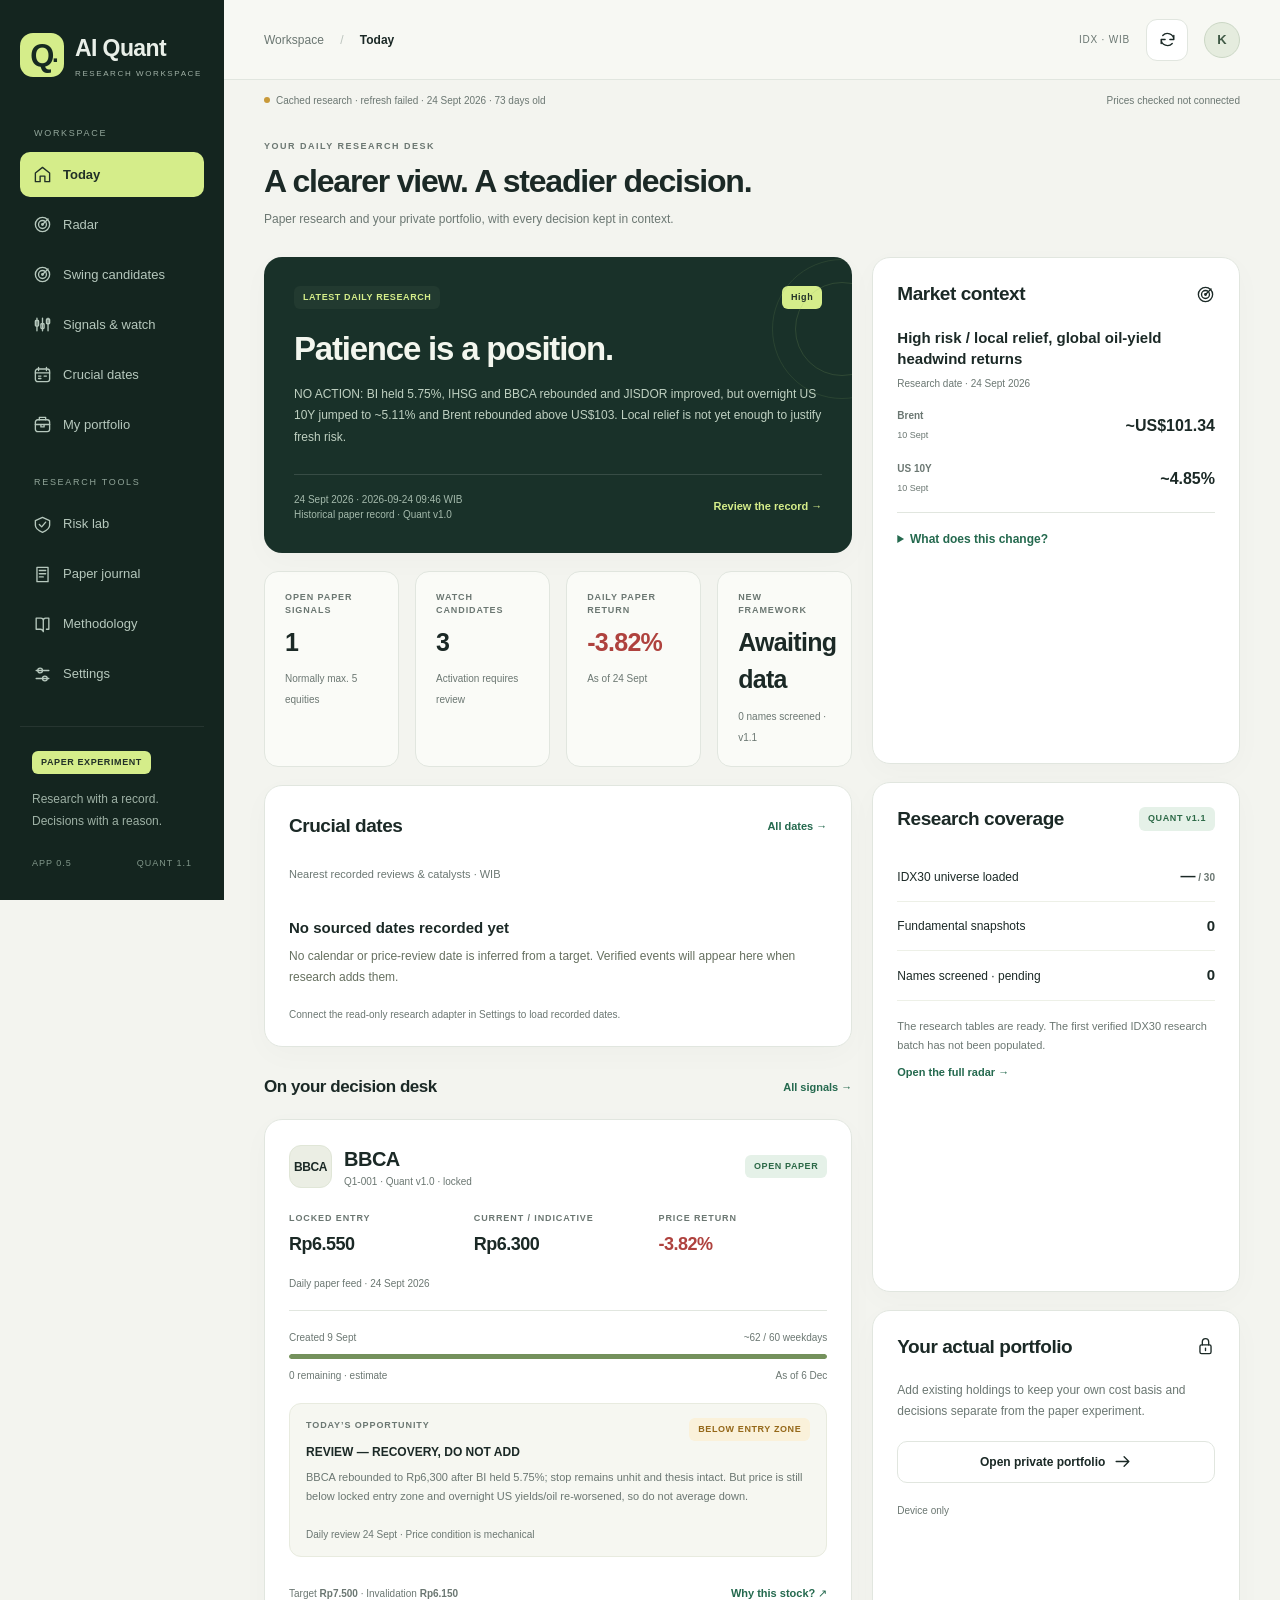
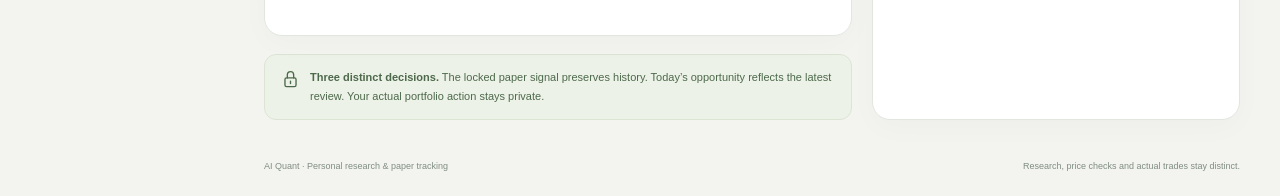
==== commit b9259dfe: "feat: expose swing candidates in desktop research navigation" ====
--- a/index.html
+++ b/index.html
@@ -30,6 +30,7 @@
       <nav class="desktop-nav" aria-label="Main navigation">
         <button data-view="today">Today</button
         ><button data-view="radar">Radar</button
+        ><button data-view="swing">Swing candidates</button
         ><button data-view="signals">Signals & watch</button
         ><button data-view="dates">Crucial dates</button
         ><button data-view="portfolio">My portfolio</button>
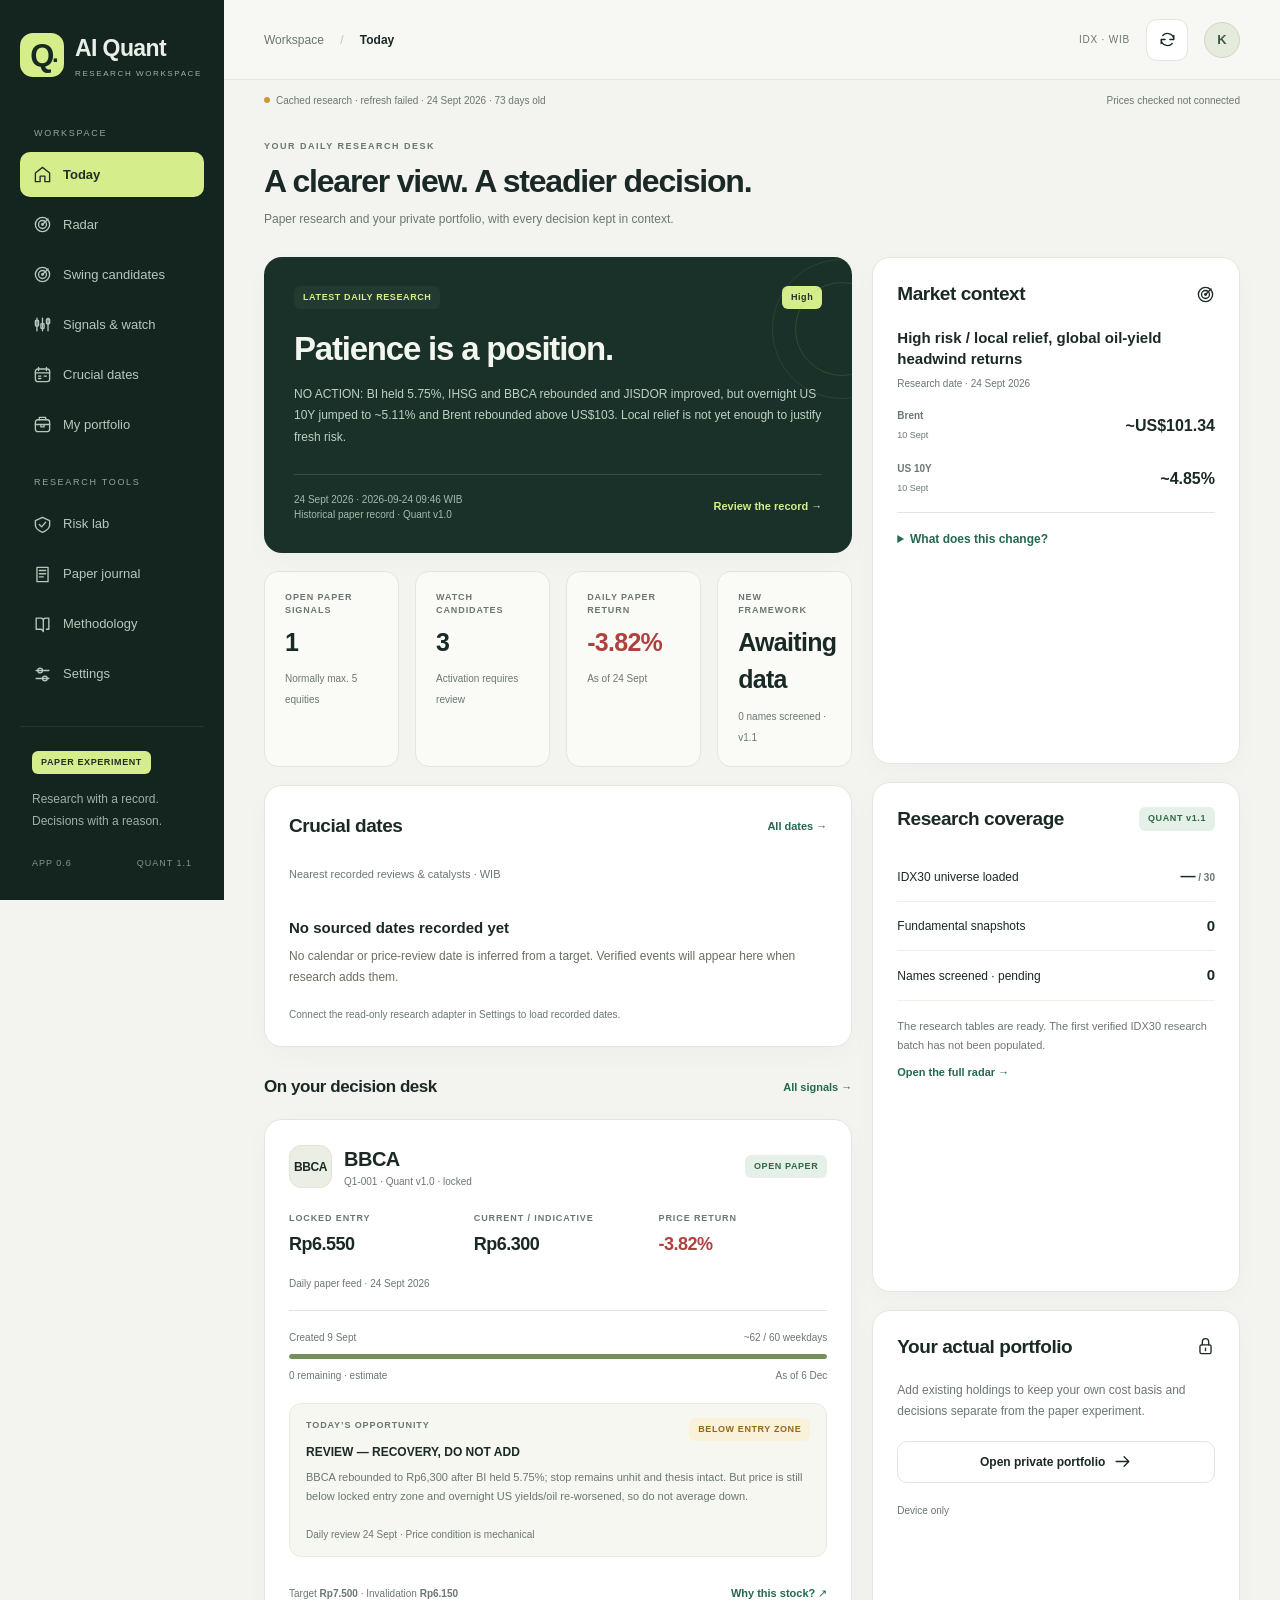
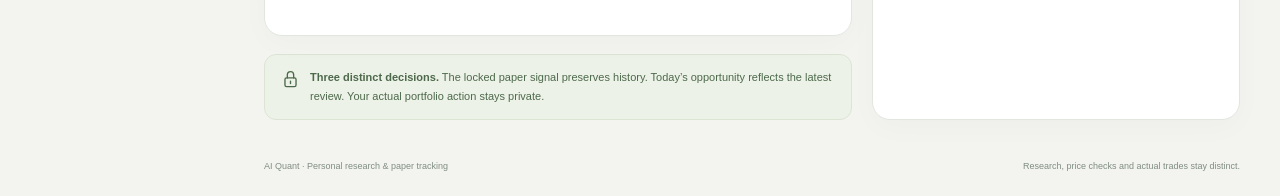
==== commit 35c42f5a: "chore: publish AI Quant v0.6 swing technical screen and refresh cache" ====
--- a/index.html
+++ b/index.html
@@ -45,7 +45,7 @@
       <div class="sidebar-foot">
         <span class="pill lime">PAPER EXPERIMENT</span>
         <p>Research with a record.<br />Decisions with a reason.</p>
-        <div class="version">APP 0.5 <span>QUANT 1.1</span></div>
+        <div class="version">APP 0.6 <span>QUANT 1.1</span></div>
       </div>
     </aside>
     <div class="workspace">
